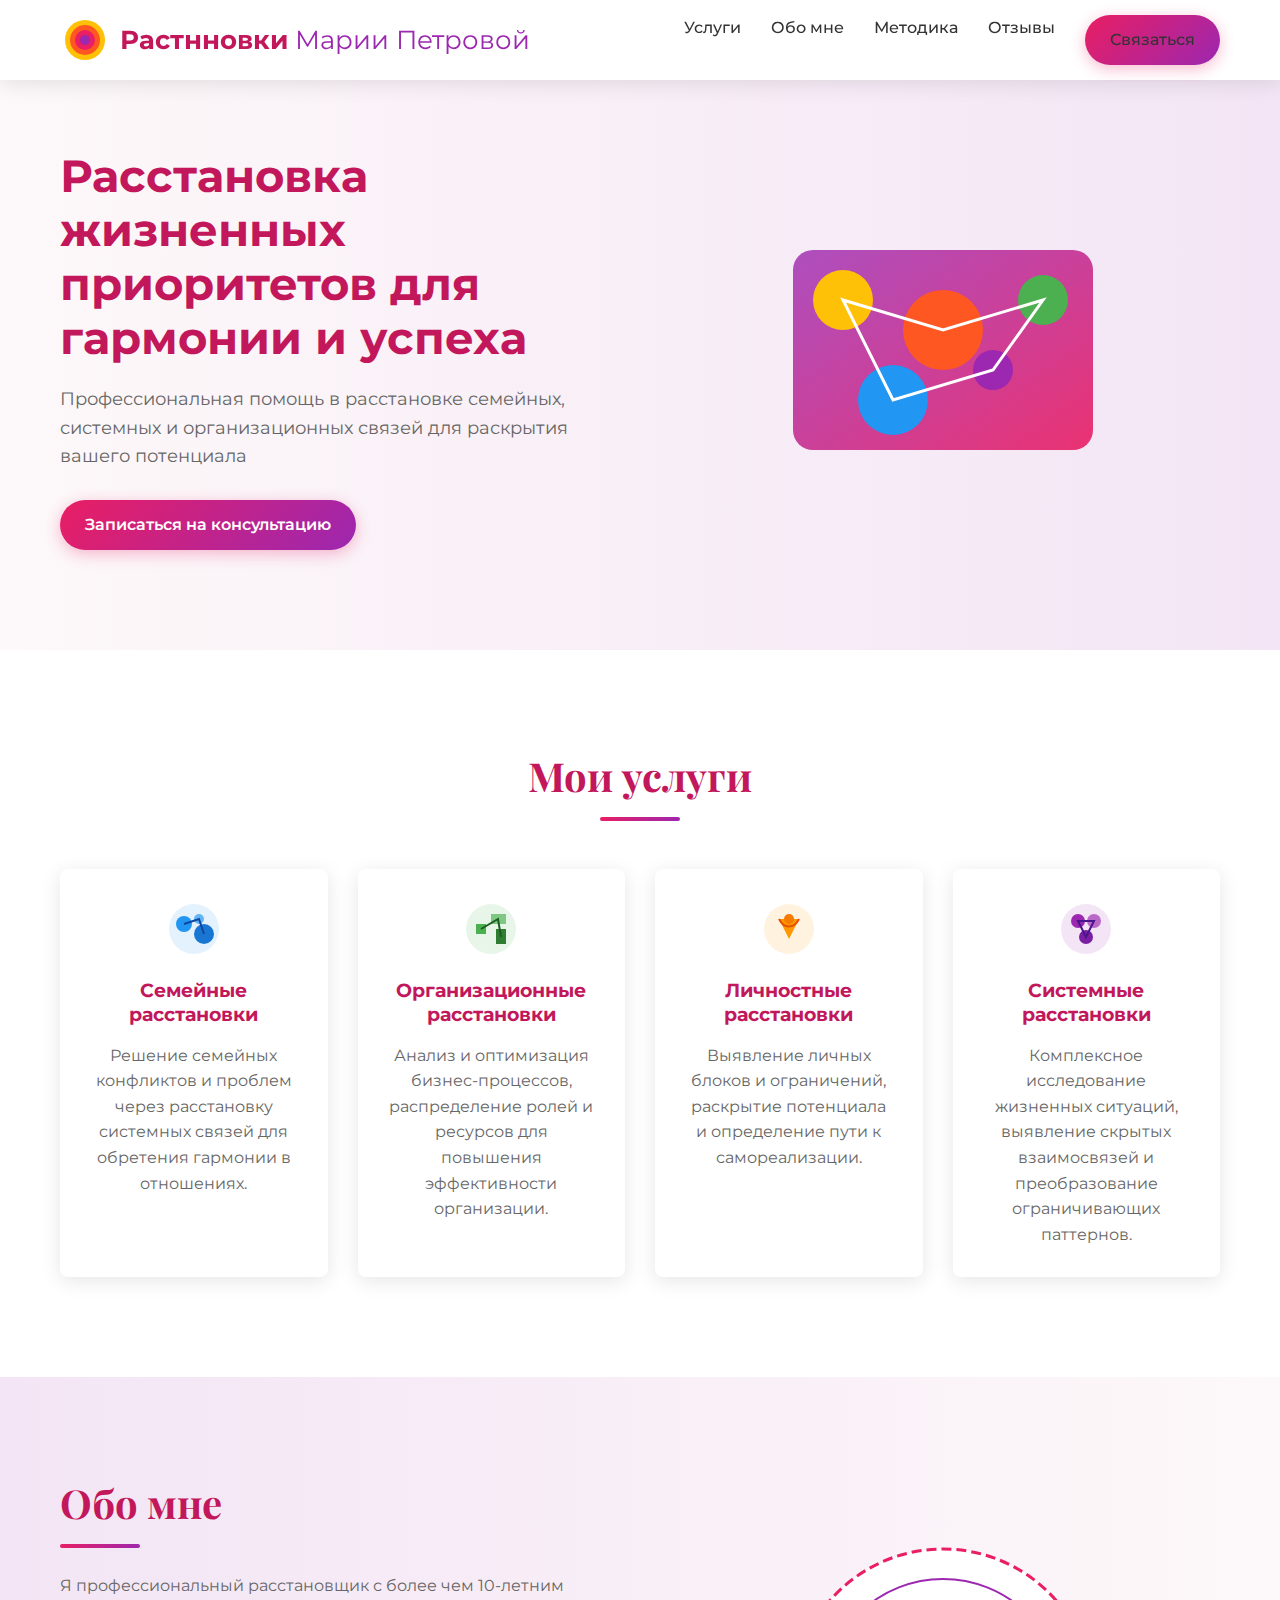
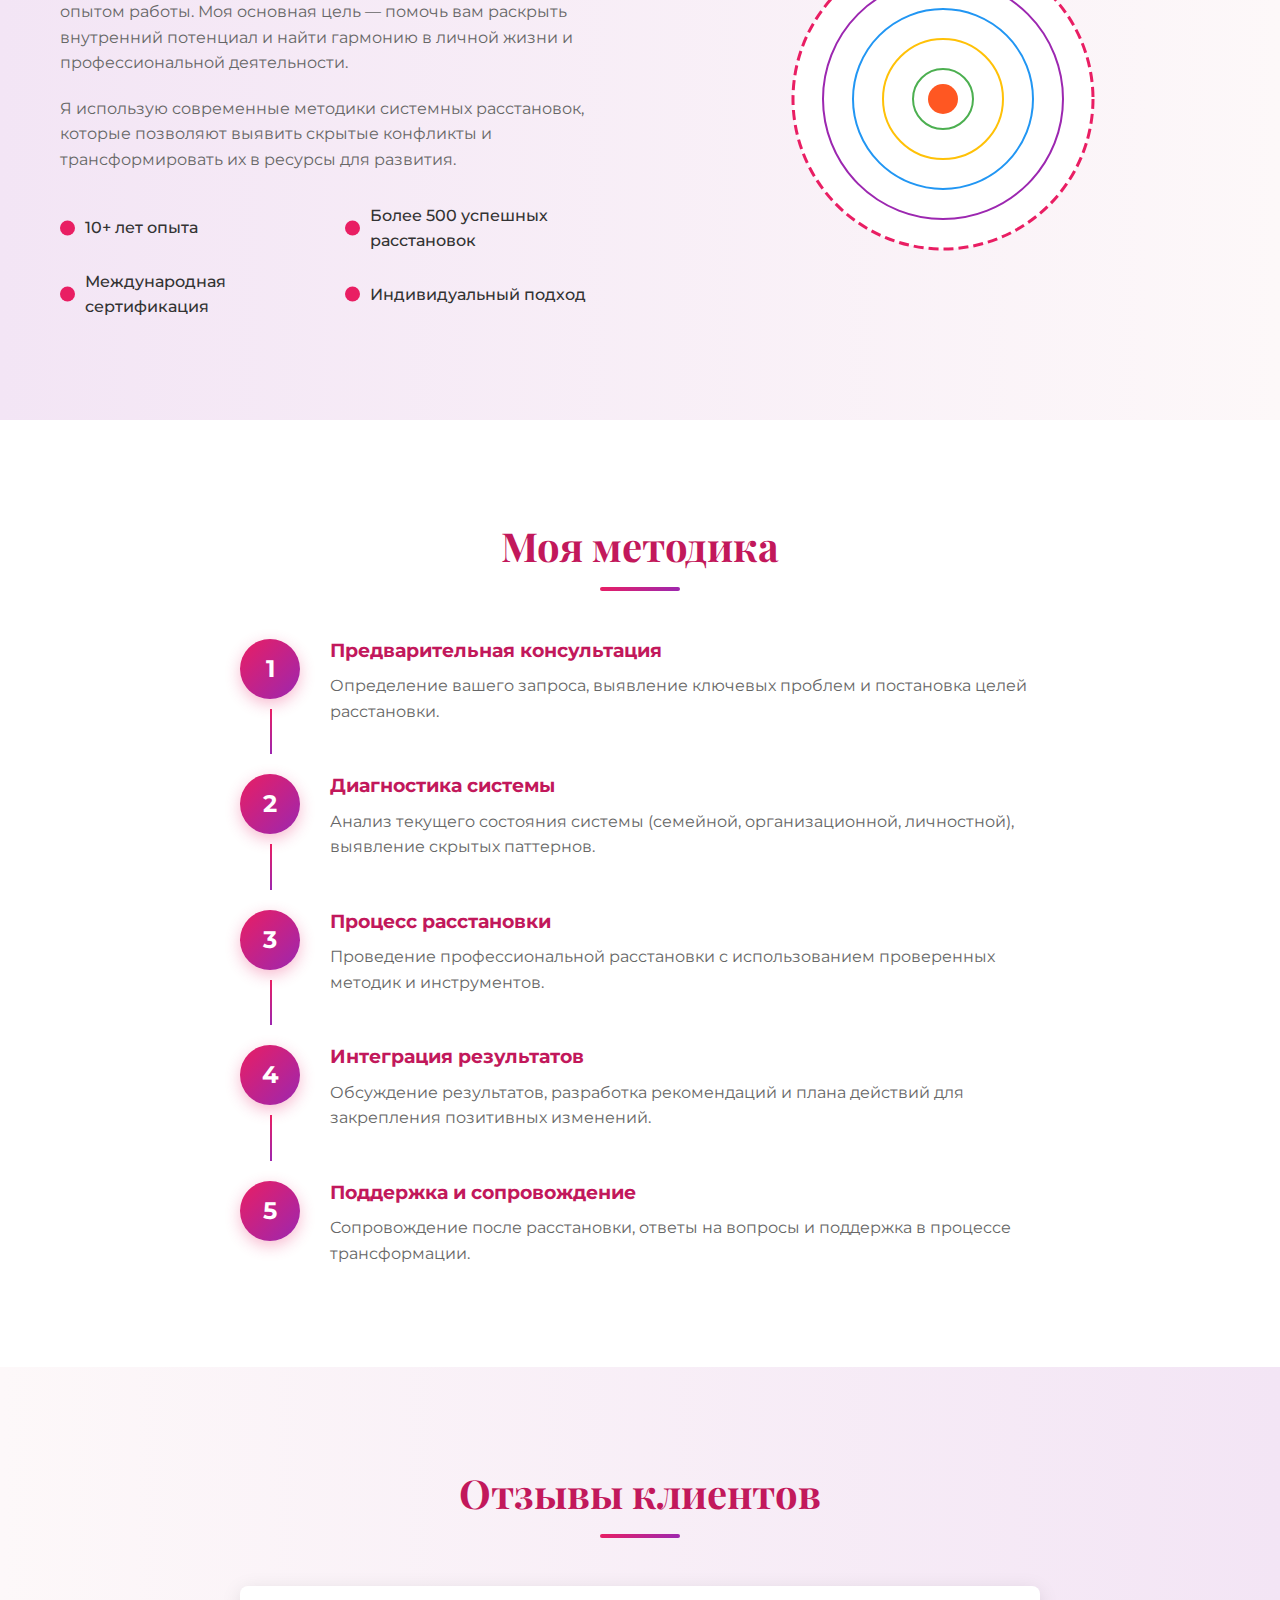
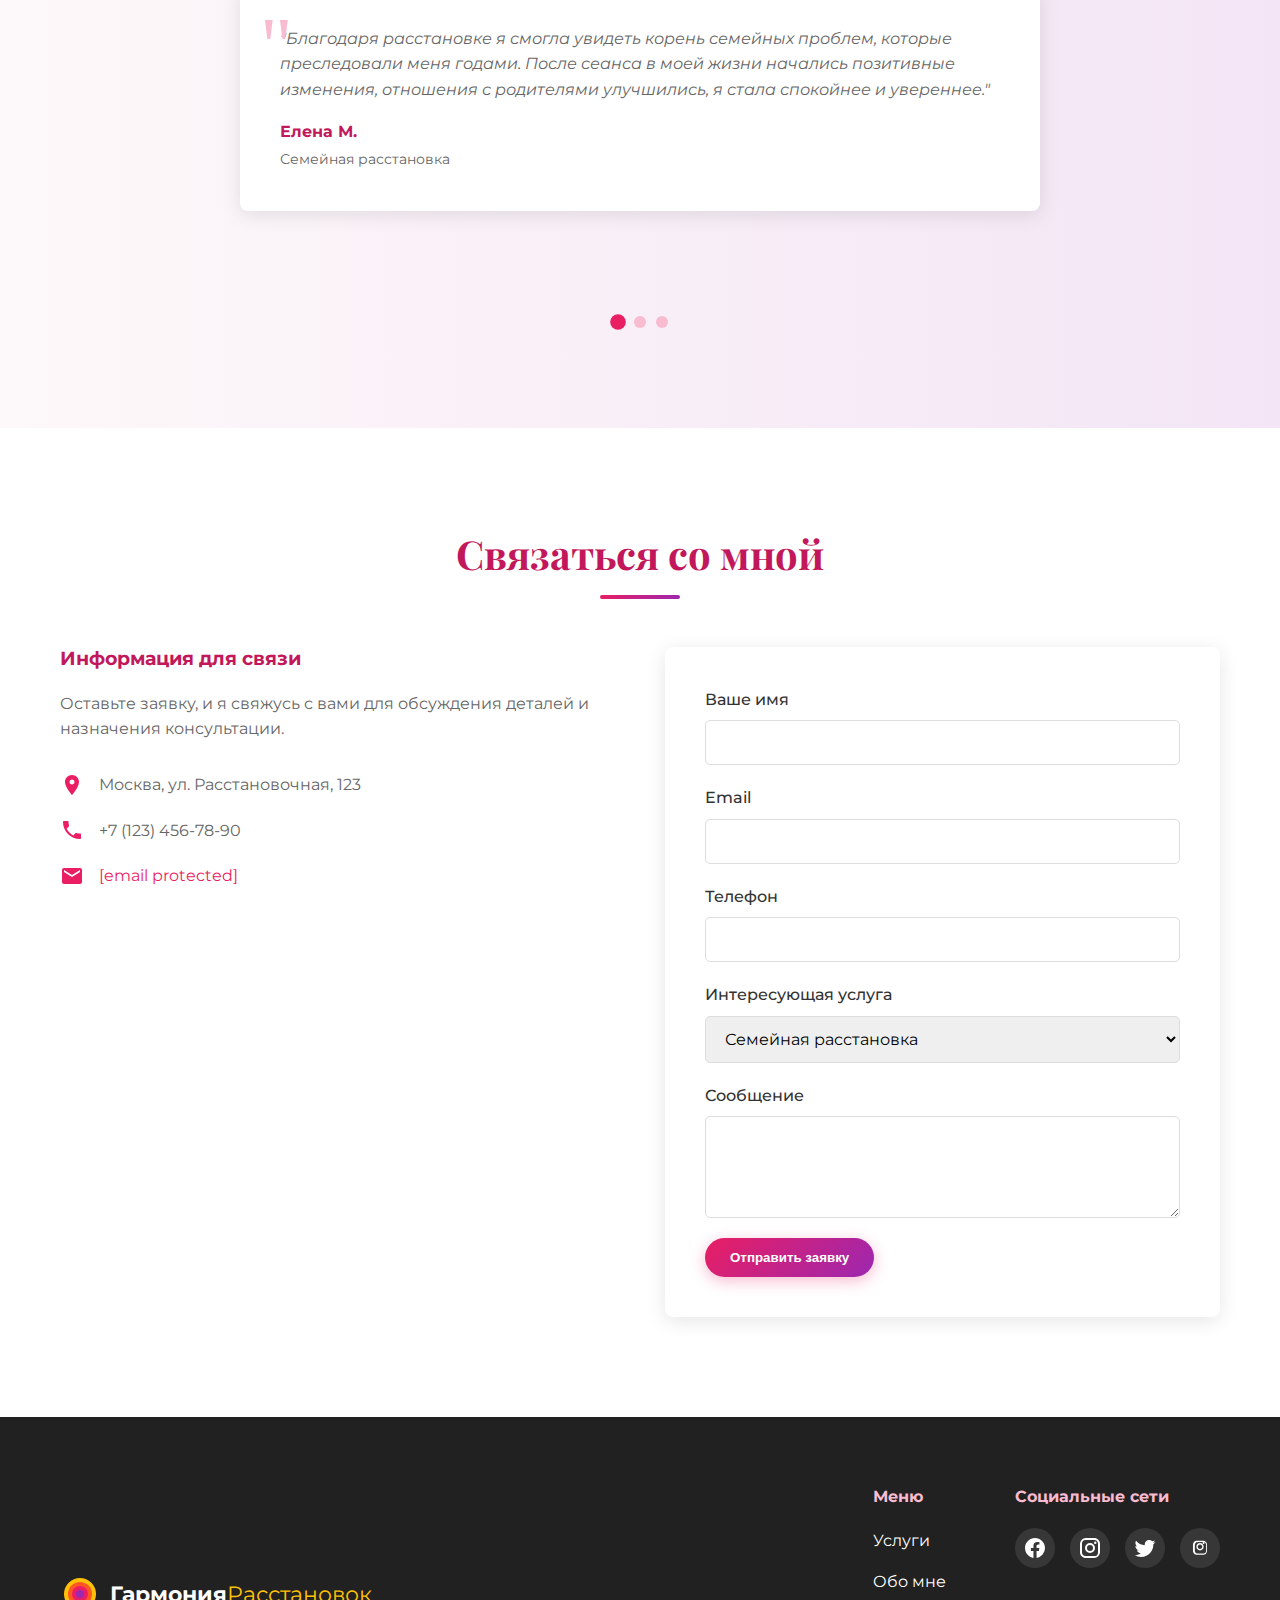
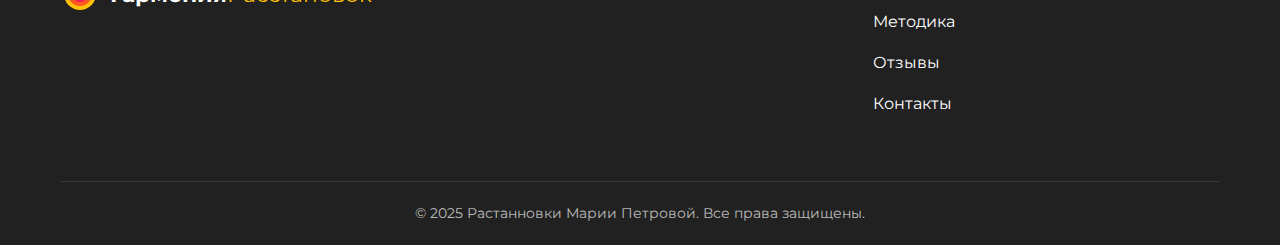
==== index.html @ 2e56acf5 "Update index.html" ====
<html lang="ru">
<head>
    <meta charset="UTF-8">
    <meta name="viewport" content="width=device-width, initial-scale=1.0">
    <title>Гармония Расстановок | Профессиональный расстановщик</title>
    <link rel="stylesheet" href="styles.css">
    <link rel="preconnect" href="https://fonts.googleapis.com">
    <link rel="preconnect" href="https://fonts.gstatic.com" crossorigin>
    <link href="https://fonts.googleapis.com/css2?family=Montserrat:wght@400;500;600;700&family=Playfair+Display:wght@700&display=swap" rel="stylesheet">
</head>
<body>
    <header>
        <div class="container">
            <div class="logo">
                <svg width="50" height="50" viewBox="0 0 50 50">
                    <circle cx="25" cy="25" r="20" fill="#FFC107" />
                    <circle cx="25" cy="25" r="15" fill="#FF5722" />
                    <circle cx="25" cy="25" r="10" fill="#E91E63" />
                    <circle cx="25" cy="25" r="5" fill="#9C27B0" />
                </svg>
                <h1>Растнновки<span> Марии Петровой</span></h1>
            </div>
            <nav>
                <ul class="nav-links">
                    <li><a href="#services">Услуги</a></li>
                    <li><a href="#about">Обо мне</a></li>
                    <li><a href="#approach">Методика</a></li>
                    <li><a href="#testimonials">Отзывы</a></li>
                    <li><a href="#contact" class="btn-primary">Связаться</a></li>
                </ul>
                <div class="mobile-menu-btn">
                    <span></span>
                    <span></span>
                    <span></span>
                </div>
            </nav>
        </div>
    </header>

    <section class="hero">
        <div class="container">
            <div class="hero-content">
                <h2>Расстановка жизненных приоритетов для гармонии и успеха</h2>
                <p>Профессиональная помощь в расстановке семейных, системных и организационных связей для раскрытия вашего потенциала</p>
                <a href="#contact" class="btn-primary">Записаться на консультацию</a>
            </div>
            <div class="hero-image">
                <svg width="500" height="400" viewBox="0 0 500 400">
                    <defs>
                        <linearGradient id="grad1" x1="0%" y1="0%" x2="100%" y2="100%">
                            <stop offset="0%" style="stop-color:#9C27B0;stop-opacity:0.8" />
                            <stop offset="100%" style="stop-color:#E91E63;stop-opacity:0.9" />
                        </linearGradient>
                    </defs>
                    <rect x="100" y="100" width="300" height="200" rx="20" fill="url(#grad1)" />
                    <circle cx="150" cy="150" r="30" fill="#FFC107" />
                    <circle cx="250" cy="180" r="40" fill="#FF5722" />
                    <circle cx="350" cy="150" r="25" fill="#4CAF50" />
                    <circle cx="200" cy="250" r="35" fill="#2196F3" />
                    <circle cx="300" cy="220" r="20" fill="#9C27B0" />
                    <path d="M150,150 L250,180 L350,150 L300,220 L200,250 Z" stroke="white" stroke-width="3" fill="none" />
                </svg>
            </div>
        </div>
    </section>

    <section id="services" class="services">
        <div class="container">
            <h2 class="section-title">Мои услуги</h2>
            <div class="services-grid">
                <div class="service-card">
                    <div class="service-icon">
                        <svg width="60" height="60" viewBox="0 0 60 60">
                            <circle cx="30" cy="30" r="25" fill="#E3F2FD" />
                            <circle cx="20" cy="25" r="8" fill="#2196F3" />
                            <circle cx="35" cy="20" r="5" fill="#64B5F6" />
                            <circle cx="40" cy="35" r="10" fill="#1976D2" />
                            <path d="M20,25 L35,20 L40,35" stroke="#0D47A1" stroke-width="2" fill="none" />
                        </svg>
                    </div>
                    <h3>Семейные расстановки</h3>
                    <p>Решение семейных конфликтов и проблем через расстановку системных связей для обретения гармонии в отношениях.</p>
                </div>
                <div class="service-card">
                    <div class="service-icon">
                        <svg width="60" height="60" viewBox="0 0 60 60">
                            <circle cx="30" cy="30" r="25" fill="#E8F5E9" />
                            <rect x="15" y="25" width="10" height="10" fill="#4CAF50" />
                            <rect x="30" y="15" width="15" height="10" fill="#81C784" />
                            <rect x="35" y="30" width="10" height="15" fill="#2E7D32" />
                            <path d="M20,30 L37,20 L40,38" stroke="#1B5E20" stroke-width="2" fill="none" />
                        </svg>
                    </div>
                    <h3>Организационные расстановки</h3>
                    <p>Анализ и оптимизация бизнес-процессов, распределение ролей и ресурсов для повышения эффективности организации.</p>
                </div>
                <div class="service-card">
                    <div class="service-icon">
                        <svg width="60" height="60" viewBox="0 0 60 60">
                            <circle cx="30" cy="30" r="25" fill="#FFF3E0" />
                            <polygon points="20,20 40,20 30,40" fill="#FF9800" />
                            <circle cx="30" cy="20" r="5" fill="#F57C00" />
                            <path d="M20,20 C25,30 35,30 40,20" stroke="#E65100" stroke-width="2" fill="none" />
                        </svg>
                    </div>
                    <h3>Личностные расстановки</h3>
                    <p>Выявление личных блоков и ограничений, раскрытие потенциала и определение пути к самореализации.</p>
                </div>
                <div class="service-card">
                    <div class="service-icon">
                        <svg width="60" height="60" viewBox="0 0 60 60">
                            <circle cx="30" cy="30" r="25" fill="#F3E5F5" />
                            <circle cx="22" cy="22" r="7" fill="#9C27B0" />
                            <circle cx="38" cy="22" r="7" fill="#BA68C8" />
                            <circle cx="30" cy="38" r="7" fill="#7B1FA2" />
                            <path d="M22,22 L38,22 L30,38 Z" stroke="#4A148C" stroke-width="2" fill="none" />
                        </svg>
                    </div>
                    <h3>Системные расстановки</h3>
                    <p>Комплексное исследование жизненных ситуаций, выявление скрытых взаимосвязей и преобразование ограничивающих паттернов.</p>
                </div>
            </div>
        </div>
    </section>

    <section id="about" class="about">
        <div class="container">
            <div class="about-content">
                <h2 class="section-title">Обо мне</h2>
                <p>Я профессиональный расстановщик с более чем 10-летним опытом работы. Моя основная цель — помочь вам раскрыть внутренний потенциал и найти гармонию в личной жизни и профессиональной деятельности.</p>
                <p>Я использую современные методики системных расстановок, которые позволяют выявить скрытые конфликты и трансформировать их в ресурсы для развития.</p>
                <ul class="about-features">
                    <li><span>10+ лет опыта</span></li>
                    <li><span>Более 500 успешных расстановок</span></li>
                    <li><span>Международная сертификация</span></li>
                    <li><span>Индивидуальный подход</span></li>
                </ul>
            </div>
            <div class="about-image">
                <svg width="400" height="400" viewBox="0 0 400 400">
                    <circle cx="200" cy="200" r="150" fill="#FFF" stroke="#E91E63" stroke-width="3" stroke-dasharray="10 5" />
                    <circle cx="200" cy="200" r="120" fill="#FFF" stroke="#9C27B0" stroke-width="2" />
                    <circle cx="200" cy="200" r="90" fill="#FFF" stroke="#2196F3" stroke-width="2" />
                    <circle cx="200" cy="200" r="60" fill="#FFF" stroke="#FFC107" stroke-width="2" />
                    <circle cx="200" cy="200" r="30" fill="#FFF" stroke="#4CAF50" stroke-width="2" />
                    <circle cx="200" cy="200" r="15" fill="#FF5722" />
                </svg>
            </div>
        </div>
    </section>

    <section id="approach" class="approach">
        <div class="container">
            <h2 class="section-title">Моя методика</h2>
            <div class="approach-steps">
                <div class="step">
                    <div class="step-number">1</div>
                    <div class="step-content">
                        <h3>Предварительная консультация</h3>
                        <p>Определение вашего запроса, выявление ключевых проблем и постановка целей расстановки.</p>
                    </div>
                </div>
                <div class="step">
                    <div class="step-number">2</div>
                    <div class="step-content">
                        <h3>Диагностика системы</h3>
                        <p>Анализ текущего состояния системы (семейной, организационной, личностной), выявление скрытых паттернов.</p>
                    </div>
                </div>
                <div class="step">
                    <div class="step-number">3</div>
                    <div class="step-content">
                        <h3>Процесс расстановки</h3>
                        <p>Проведение профессиональной расстановки с использованием проверенных методик и инструментов.</p>
                    </div>
                </div>
                <div class="step">
                    <div class="step-number">4</div>
                    <div class="step-content">
                        <h3>Интеграция результатов</h3>
                        <p>Обсуждение результатов, разработка рекомендаций и плана действий для закрепления позитивных изменений.</p>
                    </div>
                </div>
                <div class="step">
                    <div class="step-number">5</div>
                    <div class="step-content">
                        <h3>Поддержка и сопровождение</h3>
                        <p>Сопровождение после расстановки, ответы на вопросы и поддержка в процессе трансформации.</p>
                    </div>
                </div>
            </div>
        </div>
    </section>

    <section id="testimonials" class="testimonials">
        <div class="container">
            <h2 class="section-title">Отзывы клиентов</h2>
            <div class="testimonials-slider">
                <div class="testimonial active">
                    <div class="testimonial-content">
                        <p>"Благодаря расстановке я смогла увидеть корень семейных проблем, которые преследовали меня годами. После сеанса в моей жизни начались позитивные изменения, отношения с родителями улучшились, я стала спокойнее и увереннее."</p>
                        <div class="testimonial-author">
                            <h4>Елена М.</h4>
                            <p>Семейная расстановка</p>
                        </div>
                    </div>
                </div>
                <div class="testimonial">
                    <div class="testimonial-content">
                        <p>"Организационная расстановка помогла нам переструктурировать компанию и выявить скрытые конфликты в коллективе. Результат превзошел ожидания — производительность выросла на 30%, а текучка кадров снизилась."</p>
                        <div class="testimonial-author">
                            <h4>Александр П.</h4>
                            <p>Генеральный директор</p>
                        </div>
                    </div>
                </div>
                <div class="testimonial">
                    <div class="testimonial-content">
                        <p>"Я долгое время не могла определиться с карьерным путем. Личностная расстановка помогла мне увидеть свои истинные желания и страхи. Сейчас я занимаюсь любимым делом и чувствую, что наконец-то нашла свое призвание."</p>
                        <div class="testimonial-author">
                            <h4>Мария К.</h4>
                            <p>Личностная расстановка</p>
                        </div>
                    </div>
                </div>
            </div>
            <div class="testimonial-dots">
                <span class="dot active"></span>
                <span class="dot"></span>
                <span class="dot"></span>
            </div>
        </div>
    </section>

    <section id="contact" class="contact">
        <div class="container">
            <h2 class="section-title">Связаться со мной</h2>
            <div class="contact-wrapper">
                <div class="contact-info">
                    <h3>Информация для связи</h3>
                    <p>Оставьте заявку, и я свяжусь с вами для обсуждения деталей и назначения консультации.</p>
                    <div class="contact-item">
                        <svg width="24" height="24" viewBox="0 0 24 24">
                            <path fill="#E91E63" d="M12,2C8.13,2 5,5.13 5,9c0,5.25 7,13 7,13s7,-7.75 7,-13c0,-3.87 -3.13,-7 -7,-7zM12,11.5c-1.38,0 -2.5,-1.12 -2.5,-2.5s1.12,-2.5 2.5,-2.5 2.5,1.12 2.5,2.5 -1.12,2.5 -2.5,2.5z"/>
                        </svg>
                        <p>Москва, ул. Расстановочная, 123</p>
                    </div>
                    <div class="contact-item">
                        <svg width="24" height="24" viewBox="0 0 24 24">
                            <path fill="#E91E63" d="M6.62,10.79c1.44,2.83 3.76,5.14 6.59,6.59l2.2,-2.2c0.27,-0.27 0.67,-0.36 1.02,-0.24c1.12,0.37 2.33,0.57 3.57,0.57c0.55,0 1,0.45 1,1V20c0,0.55 -0.45,1 -1,1C10.61,21 3,13.39 3,4c0,-0.55 0.45,-1 1,-1h3.5c0.55,0 1,0.45 1,1c0,1.25 0.2,2.45 0.57,3.57c0.11,0.35 0.03,0.74 -0.25,1.02l-2.2,2.2z"/>
                        </svg>
                        <p>+7 (123) 456-78-90</p>
                    </div>
                    <div class="contact-item">
                        <svg width="24" height="24" viewBox="0 0 24 24">
                            <path fill="#E91E63" d="M20,4H4C2.9,4 2,4.9 2,6v12c0,1.1 0.9,2 2,2h16c1.1,0 2,-0.9 2,-2V6C22,4.9 21.1,4 20,4zM20,8l-8,5l-8,-5V6l8,5l8,-5V8z"/>
                        </svg>
                        <p><a href="/cdn-cgi/l/email-protection" class="__cf_email__" data-cfemail="1d74737b725d757c6f70727364307e72736e697871717c697472736e336f68">[email&#160;protected]</a></p>
                    </div>
                </div>
                <div class="contact-form">
                    <form id="contactForm">
                        <div class="form-group">
                            <label for="name">Ваше имя</label>
                            <input type="text" id="name" name="name" required>
                        </div>
                        <div class="form-group">
                            <label for="email">Email</label>
                            <input type="email" id="email" name="email" required>
                        </div>
                        <div class="form-group">
                            <label for="phone">Телефон</label>
                            <input type="tel" id="phone" name="phone" required>
                        </div>
                        <div class="form-group">
                            <label for="service">Интересующая услуга</label>
                            <select id="service" name="service">
                                <option value="family">Семейная расстановка</option>
                                <option value="organization">Организационная расстановка</option>
                                <option value="personal">Личностная расстановка</option>
                                <option value="system">Системная расстановка</option>
                            </select>
                        </div>
                        <div class="form-group">
                            <label for="message">Сообщение</label>
                            <textarea id="message" name="message" rows="4"></textarea>
                        </div>
                        <button type="submit" class="btn-primary">Отправить заявку</button>
                    </form>
                </div>
            </div>
        </div>
    </section>

    <footer>
        <div class="container">
            <div class="footer-content">
                <div class="footer-logo">
                    <svg width="40" height="40" viewBox="0 0 50 50">
                        <circle cx="25" cy="25" r="20" fill="#FFC107" />
                        <circle cx="25" cy="25" r="15" fill="#FF5722" />
                        <circle cx="25" cy="25" r="10" fill="#E91E63" />
                        <circle cx="25" cy="25" r="5" fill="#9C27B0" />
                    </svg>
                    <h3>Гармония<span>Расстановок</span></h3>
                </div>
                <div class="footer-links">
                    <div class="footer-menu">
                        <h4>Меню</h4>
                        <ul>
                            <li><a href="#services">Услуги</a></li>
                            <li><a href="#about">Обо мне</a></li>
                            <li><a href="#approach">Методика</a></li>
                            <li><a href="#testimonials">Отзывы</a></li>
                            <li><a href="#contact">Контакты</a></li>
                        </ul>
                    </div>
                    <div class="footer-social">
                        <h4>Социальные сети</h4>
                        <div class="social-icons">
                            <a href="#" class="social-icon">
                                <svg width="24" height="24" viewBox="0 0 24 24">
                                    <path fill="currentColor" d="M12 2.04C6.5 2.04 2 6.53 2 12.06C2 17.06 5.66 21.21 10.44 21.96V14.96H7.9V12.06H10.44V9.85C10.44 7.34 11.93 5.96 14.22 5.96C15.31 5.96 16.45 6.15 16.45 6.15V8.62H15.19C13.95 8.62 13.56 9.39 13.56 10.18V12.06H16.34L15.89 14.96H13.56V21.96A10 10 0 0 0 22 12.06C22 6.53 17.5 2.04 12 2.04Z"/>
                                </svg>
                            </a>
                            <a href="#" class="social-icon">
                                <svg width="24" height="24" viewBox="0 0 24 24">
                                    <path fill="currentColor" d="M7.8,2H16.2C19.4,2 22,4.6 22,7.8V16.2A5.8,5.8 0 0,1 16.2,22H7.8C4.6,22 2,19.4 2,16.2V7.8A5.8,5.8 0 0,1 7.8,2M7.6,4A3.6,3.6 0 0,0 4,7.6V16.4C4,18.39 5.61,20 7.6,20H16.4A3.6,3.6 0 0,0 20,16.4V7.6C20,5.61 18.39,4 16.4,4H7.6M17.25,5.5A1.25,1.25 0 0,1 18.5,6.75A1.25,1.25 0 0,1 17.25,8A1.25,1.25 0 0,1 16,6.75A1.25,1.25 0 0,1 17.25,5.5M12,7A5,5 0 0,1 17,12A5,5 0 0,1 12,17A5,5 0 0,1 7,12A5,5 0 0,1 12,7M12,9A3,3 0 0,0 9,12A3,3 0 0,0 12,15A3,3 0 0,0 15,12A3,3 0 0,0 12,9Z"/>
                                </svg>
                            </a>
                            <a href="#" class="social-icon">
                                <svg width="24" height="24" viewBox="0 0 24 24">
                                    <path fill="currentColor" d="M22.46,6C21.69,6.35 20.86,6.58 20,6.69C20.88,6.16 21.56,5.32 21.88,4.31C21.05,4.81 20.13,5.16 19.16,5.36C18.37,4.5 17.26,4 16,4C13.65,4 11.73,5.92 11.73,8.29C11.73,8.63 11.77,8.96 11.84,9.27C8.28,9.09 5.11,7.38 3,4.79C2.63,5.42 2.42,6.16 2.42,6.94C2.42,8.43 3.17,9.75 4.33,10.5C3.62,10.5 2.96,10.3 2.38,10C2.38,10 2.38,10 2.38,10.03C2.38,12.11 3.86,13.85 5.82,14.24C5.46,14.34 5.08,14.39 4.69,14.39C4.42,14.39 4.15,14.36 3.89,14.31C4.43,16 6,17.26 7.89,17.29C6.43,18.45 4.58,19.13 2.56,19.13C2.22,19.13 1.88,19.11 1.54,19.07C3.44,20.29 5.7,21 8.12,21C16,21 20.33,14.46 20.33,8.79C20.33,8.6 20.33,8.42 20.32,8.23C21.16,7.63 21.88,6.87 22.46,6Z"/>
                                </svg>
                            </a>
                            <a href="#" class="social-icon">
                                <svg width="24" height="24" viewBox="0 0 24 24">
                                    <path fill="currentColor" d="M19.03,8.99C19.02,8.27 18.93,7.74 18.73,7.27C18.53,6.78 18.23,6.34 17.85,5.96C17.47,5.59 17.03,5.28 16.55,5.08C16.08,4.88 15.54,4.79 14.83,4.78C14.11,4.77 13.9,4.76 12,4.76C10.1,4.76 9.88,4.77 9.17,4.78C8.46,4.79 7.92,4.88 7.45,5.07C6.97,5.27 6.53,5.57 6.15,5.95C5.77,6.33 5.47,6.77 5.27,7.24C5.07,7.72 4.98,8.26 4.97,8.97C4.96,9.69 4.95,9.9 4.95,11.8C4.95,13.7 4.96,13.91 4.97,14.63C4.98,15.34 5.07,15.88 5.27,16.36C5.47,16.83 5.77,17.27 6.15,17.65C6.53,18.03 6.97,18.33 7.44,18.53C7.92,18.73 8.46,18.82 9.17,18.83C9.89,18.84 10.1,18.85 12,18.85C13.9,18.85 14.12,18.84 14.83,18.83C15.54,18.82 16.08,18.73 16.55,18.53C17.03,18.33 17.47,18.03 17.85,17.65C18.23,17.27 18.53,16.83 18.73,16.36C18.93,15.88 19.02,15.34 19.03,14.63C19.04,13.91 19.05,13.7 19.05,11.8C19.05,9.9 19.04,9.68 19.03,8.99ZM18.14,14.55C18.14,15.16 18.05,15.55 17.95,15.81C17.82,16.15 17.65,16.4 17.38,16.66C17.11,16.93 16.86,17.1 16.53,17.23C16.26,17.34 15.87,17.43 15.27,17.43C14.56,17.44 14.35,17.45 12.5,17.45C10.65,17.45 10.44,17.44 9.73,17.43C9.13,17.43 8.74,17.34 8.47,17.23C8.14,17.1 7.89,16.93 7.62,16.66C7.35,16.39 7.19,16.15 7.06,15.81C6.95,15.55 6.86,15.16 6.86,14.55C6.85,13.84 6.84,13.63 6.84,11.78C6.84,9.93 6.85,9.72 6.86,9.01C6.86,8.4 6.95,8.01 7.06,7.74C7.19,7.41 7.35,7.16 7.62,6.89C7.89,6.62 8.14,6.46 8.47,6.33C8.74,6.22 9.13,6.13 9.73,6.13C10.44,6.12 10.65,6.11 12.5,6.11C14.35,6.11 14.56,6.12 15.27,6.13C15.87,6.13 16.26,6.22 16.53,6.33C16.86,6.46 17.11,6.62 17.38,6.89C17.65,7.16 17.81,7.41 17.95,7.74C18.05,8.01 18.14,8.4 18.14,9.01C18.15,9.72 18.16,9.93 18.16,11.78C18.16,13.63 18.15,13.84 18.14,14.55Z"/>
                                    <path fill="currentColor" d="M12.01,7.11C10,7.11 8.37,8.74 8.37,10.75C8.37,12.76 10,14.39 12.01,14.39C14.02,14.39 15.65,12.76 15.65,10.75C15.65,8.74 14.02,7.11 12.01,7.11ZM12.01,13.02C10.76,13.02 9.74,12.01 9.74,10.75C9.74,9.5 10.75,8.48 12.01,8.48C13.27,8.48 14.28,9.5 14.28,10.75C14.28,12.01 13.26,13.02 12.01,13.02Z"/>
                                    <path fill="currentColor" d="M16.54,6.93C16.54,7.47 16.1,7.91 15.56,7.91C15.02,7.91 14.58,7.47 14.58,6.93C14.58,6.39 15.02,5.95 15.56,5.95C16.1,5.95 16.54,6.39 16.54,6.93Z"/>
                                </svg>
                            </a>
                        </div>
                    </div>
                </div>
            </div>
            <div class="footer-bottom">
                <p>&copy; 2025 Растанновки Марии Петровой. Все права защищены.</p>
            </div>
        </div>
    </footer>

    <script data-cfasync="false" src="/cdn-cgi/scripts/5c5dd728/cloudflare-static/email-decode.min.js"></script><script src="script.js"></script>
</body>
</html>
---- styles.css ----
:root {
    --primary: #E91E63;
    --primary-light: #F8BBD0;
    --primary-dark: #C2185B;
    --secondary: #9C27B0;
    --secondary-light: #E1BEE7;
    --accent: #FFC107;
    --text-dark: #333;
    --text-light: #666;
    --text-white: #fff;
    --bg-light: #fafafa;
    --bg-dark: #212121;
    --bg-gradient: linear-gradient(135deg, var(--primary), var(--secondary));
    --shadow: 0 4px 20px rgba(0, 0, 0, 0.1);
    --border-radius: 8px;
    --transition: all 0.3s ease;
}

* {
    margin: 0;
    padding: 0;
    box-sizing: border-box;
}

body {
    font-family: 'Montserrat', sans-serif;
    color: var(--text-dark);
    line-height: 1.6;
    background-color: var(--bg-light);
}

.container {
    width: 100%;
    max-width: 1200px;
    margin: 0 auto;
    padding: 0 20px;
}

h1, h2, h3, h4, h5, h6 {
    font-weight: 700;
    line-height: 1.3;
}

a {
    text-decoration: none;
    color: var(--primary);
    transition: var(--transition);
}

a:hover {
    color: var(--primary-dark);
}

.btn-primary {
    display: inline-block;
    background: var(--bg-gradient);
    color: var(--text-white);
    padding: 12px 25px;
    border-radius: 30px;
    border: none;
    font-weight: 600;
    cursor: pointer;
    transition: var(--transition);
    box-shadow: 0 4px 15px rgba(233, 30, 99, 0.3);
}

.btn-primary:hover {
    transform: translateY(-3px);
    box-shadow: 0 6px 20px rgba(233, 30, 99, 0.4);
    color: var(--text-white);
}

.section-title {
    font-size: 2.5rem;
    margin-bottom: 3rem;
    text-align: center;
    position: relative;
    font-family: 'Playfair Display', serif;
    color: var(--primary-dark);
}

.section-title:after {
    content: '';
    display: block;
    width: 80px;
    height: 4px;
    background: var(--bg-gradient);
    margin: 15px auto 0;
    border-radius: 2px;
}

/* Header */
header {
    background-color: white;
    box-shadow: var(--shadow);
    position: fixed;
    width: 100%;
    top: 0;
    left: 0;
    z-index: 1000;
    padding: 15px 0;
}

header .container {
    display: flex;
    justify-content: space-between;
    align-items: center;
}

.logo {
    display: flex;
    align-items: center;
}

.logo h1 {
    font-size: 1.6rem;
    margin-left: 10px;
    color: var(--primary-dark);
}

.logo span {
    color: var(--secondary);
    font-weight: 400;
}

.nav-links {
    display: flex;
    list-style: none;
}

.nav-links li {
    margin-left: 30px;
}

.nav-links a {
    color: var(--text-dark);
    font-weight: 500;
    position: relative;
}

.nav-links a:after {
    content: '';
    position: absolute;
    bottom: -5px;
    left: 0;
    width: 0;
    height: 2px;
    background: var(--bg-gradient);
    transition: var(--transition);
}

.nav-links a:hover:after {
    width: 100%;
}

.mobile-menu-btn {
    display: none;
    flex-direction: column;
    justify-content: space-between;
    width: 30px;
    height: 20px;
    cursor: pointer;
}

.mobile-menu-btn span {
    height: 3px;
    width: 100%;
    background-color: var(--primary);
    border-radius: 3px;
    transition: var(--transition);
}

/* Hero Section */
.hero {
    padding: 150px 0 100px;
    background: linear-gradient(to right, #FDF8F9, #F3E5F5);
    overflow: hidden;
}

.hero .container {
    display: flex;
    align-items: center;
    justify-content: space-between;
}

.hero-content {
    flex: 1;
    padding-right: 50px;
}

.hero-image {
    flex: 1;
    display: flex;
    justify-content: center;
    animation: float 6s ease-in-out infinite;
}

@keyframes float {
    0%, 100% {
        transform: translateY(0);
    }
    50% {
        transform: translateY(-20px);
    }
}

.hero h2 {
    font-size: 2.8rem;
    margin-bottom: 20px;
    color: var(--primary-dark);
    line-height: 1.2;
}

.hero p {
    font-size: 1.1rem;
    margin-bottom: 30px;
    color: var(--text-light);
}

/* Services Section */
.services {
    padding: 100px 0;
    background-color: white;
}

.services-grid {
    display: grid;
    grid-template-columns: repeat(auto-fit, minmax(250px, 1fr));
    gap: 30px;
}

.service-card {
    background-color: white;
    border-radius: var(--border-radius);
    padding: 30px;
    text-align: center;
    transition: var(--transition);
    box-shadow: var(--shadow);
}

.service-card:hover {
    transform: translateY(-10px);
    box-shadow: 0 15px 30px rgba(0, 0, 0, 0.1);
}

.service-icon {
    margin-bottom: 20px;
}

.service-card h3 {
    margin-bottom: 15px;
    color: var(--primary-dark);
}

.service-card p {
    color: var(--text-light);
}

/* About Section */
.about {
    padding: 100px 0;
    background: linear-gradient(to left, #FDF8F9, #F3E5F5);
}

.about .container {
    display: flex;
    align-items: center;
    justify-content: space-between;
}

.about-content {
    flex: 1;
    padding-right: 50px;
}

.about-image {
    flex: 1;
    display: flex;
    justify-content: center;
}

.about-content h2 {
    text-align: left;
    margin-bottom: 25px;
}

.about-content h2:after {
    margin-left: 0;
}

.about-content p {
    margin-bottom: 20px;
    color: var(--text-light);
}

.about-features {
    list-style: none;
    display: grid;
    grid-template-columns: repeat(2, 1fr);
    gap: 15px;
    margin-top: 30px;
}

.about-features li {
    display: flex;
    align-items: center;
}

.about-features li span {
    position: relative;
    padding-left: 25px;
    font-weight: 500;
}

.about-features li span:before {
    content: '';
    position: absolute;
    left: 0;
    top: 50%;
    transform: translateY(-50%);
    width: 15px;
    height: 15px;
    background: var(--primary);
    border-radius: 50%;
}

/* Approach Section */
.approach {
    padding: 100px 0;
    background-color: white;
}

.approach-steps {
    max-width: 800px;
    margin: 0 auto;
}

.step {
    display: flex;
    margin-bottom: 50px;
    position: relative;
}

.step:last-child {
    margin-bottom: 0;
}

.step:not(:last-child):after {
    content: '';
    position: absolute;
    left: 30px;
    top: 70px;
    bottom: -30px;
    width: 2px;
    background: linear-gradient(to bottom, var(--primary), var(--secondary));
}

.step-number {
    flex-shrink: 0;
    width: 60px;
    height: 60px;
    border-radius: 50%;
    background: var(--bg-gradient);
    color: white;
    display: flex;
    justify-content: center;
    align-items: center;
    font-size: 1.5rem;
    font-weight: 700;
    margin-right: 30px;
    box-shadow: 0 5px 15px rgba(233, 30, 99, 0.3);
}

.step-content {
    flex: 1;
}

.step-content h3 {
    margin-bottom: 10px;
    color: var(--primary-dark);
}

.step-content p {
    color: var(--text-light);
}

/* Testimonials Section */
.testimonials {
    padding: 100px 0;
    background: linear-gradient(to right, #FDF8F9, #F3E5F5);
}

.testimonials-slider {
    position: relative;
    max-width: 800px;
    margin: 0 auto;
    height: 300px;
}

.testimonial {
    position: absolute;
    top: 0;
    left: 0;
    width: 100%;
    opacity: 0;
    visibility: hidden;
    transition: var(--transition);
}

.testimonial.active {
    opacity: 1;
    visibility: visible;
}

.testimonial-content {
    background-color: white;
    border-radius: var(--border-radius);
    padding: 40px;
    box-shadow: var(--shadow);
    position: relative;
}

.testimonial-content:before {
    content: '"';
    position: absolute;
    top: 20px;
    left: 20px;
    font-size: 5rem;
    color: var(--primary-light);
    line-height: 1;
    font-family: serif;
}

.testimonial-content p {
    font-style: italic;
    margin-bottom: 20px;
    color: var(--text-light);
}

.testimonial-author h4 {
    color: var(--primary-dark);
    margin-bottom: 5px;
}

.testimonial-author p {
    margin-bottom: 0;
    font-style: normal;
    font-size: 0.9rem;
}

.testimonial-dots {
    display: flex;
    justify-content: center;
    margin-top: 30px;
}

.dot {
    width: 12px;
    height: 12px;
    border-radius: 50%;
    background-color: var(--primary-light);
    margin: 0 5px;
    cursor: pointer;
    transition: var(--transition);
}

.dot.active {
    background-color: var(--primary);
    transform: scale(1.3);
}

/* Contact Section */
.contact {
    padding: 100px 0;
    background-color: white;
}

.contact-wrapper {
    display: flex;
    justify-content: space-between;
    gap: 50px;
}

.contact-info, .contact-form {
    flex: 1;
}

.contact-info h3 {
    margin-bottom: 20px;
    color: var(--primary-dark);
}

.contact-info p {
    margin-bottom: 30px;
    color: var(--text-light);
}

.contact-item {
    display: flex;
    align-items: center;
    margin-bottom: 20px;
}

.contact-item svg {
    margin-right: 15px;
}

.contact-item p {
    margin-bottom: 0;
}

.contact-form form {
    background-color: white;
    border-radius: var(--border-radius);
    padding: 40px;
    box-shadow: var(--shadow);
}

.form-group {
    margin-bottom: 20px;
}

.form-group label {
    display: block;
    margin-bottom: 8px;
    font-weight: 500;
}

.form-group input,
.form-group select,
.form-group textarea {
    width: 100%;
    padding: 12px 15px;
    border: 1px solid #ddd;
    border-radius: 5px;
    font-family: 'Montserrat', sans-serif;
    font-size: 1rem;
    transition: var(--transition);
}

.form-group input:focus,
.form-group select:focus,
.form-group textarea:focus {
    border-color: var(--primary);
    outline: none;
    box-shadow: 0 0 0 3px var(--primary-light);
}

/* Footer */
footer {
    background-color: var(--bg-dark);
    color: var(--text-white);
    padding: 70px 0 20px;
}

.footer-content {
    display: flex;
    justify-content: space-between;
    flex-wrap: wrap;
    margin-bottom: 50px;
}

.footer-logo {
    margin-bottom: 30px;
    display: flex;
    align-items: center;
}

.footer-logo h3 {
    margin-left: 10px;
    color: white;
    font-size: 1.4rem;
}

.footer-logo span {
    color: var(--accent);
    font-weight: 400;
}

.footer-links {
    display: flex;
    gap: 60px;
}

.footer-menu h4, .footer-social h4 {
    margin-bottom: 20px;
    color: var(--primary-light);
}

.footer-menu ul {
    list-style: none;
}

.footer-menu ul li {
    margin-bottom: 15px;
}

.footer-menu ul li a {
    color: white;
    transition: var(--transition);
}

.footer-menu ul li a:hover {
    color: var(--primary-light);
}

.social-icons {
    display: flex;
    gap: 15px;
}

.social-icon {
    display: flex;
    justify-content: center;
    align-items: center;
    width: 40px;
    height: 40px;
    border-radius: 50%;
    background-color: rgba(255, 255, 255, 0.1);
    color: white;
    transition: var(--transition);
}

.social-icon:hover {
    background-color: var(--primary);
    transform: translateY(-3px);
}

.footer-bottom {
    text-align: center;
    padding-top: 20px;
    border-top: 1px solid rgba(255, 255, 255, 0.1);
}

.footer-bottom p {
    font-size: 0.9rem;
    color: rgba(255, 255, 255, 0.7);
}

/* Responsive */
@media (max-width: 992px) {
    .hero .container, .about .container {
        flex-direction: column;
    }
    
    .hero-content, .about-content {
        padding-right: 0;
        margin-bottom: 50px;
        text-align: center;
    }
    
    .about-content h2:after {
        margin: 15px auto 0;
    }
    
    .about-features {
        justify-content: center;
    }
    
    .contact-wrapper {
        flex-direction: column;
    }
    
    .contact-info {
        margin-bottom: 30px;
    }
}

@media (max-width: 768px) {
    .nav-links {
        position: fixed;
        top: 70px;
        left: 0;
        right: 0;
        background-color: white;
        flex-direction: column;
        align-items: center;
        padding: 20px 0;
        box-shadow: 0 10px 20px rgba(0, 0, 0, 0.1);
        opacity: 0;
        visibility: hidden;
        transform: translateY(-20px);
        transition: var(--transition);
    }
    
    .nav-links.active {
        opacity: 1;
        visibility: visible;
        transform: translateY(0);
    }
    
    .nav-links li {
        margin: 15px 0;
    }
    
    .mobile-menu-btn {
        display: flex;
    }
    
    .service-card, .step {
        padding: 20px;
    }
    
    .footer-content {
        flex-direction: column;
    }
    
    .footer-links {
        flex-direction: column;
        gap: 30px;
        margin-top: 30px;
    }
}

@media (max-width: 576px) {
    .section-title {
        font-size: 2rem;
    }
    
    .hero h2 {
        font-size: 2.2rem;
    }
    
    .about-features {
        grid-template-columns: 1fr;
    }
    
    .testimonial-content {
        padding: 30px 20px;
    }
}
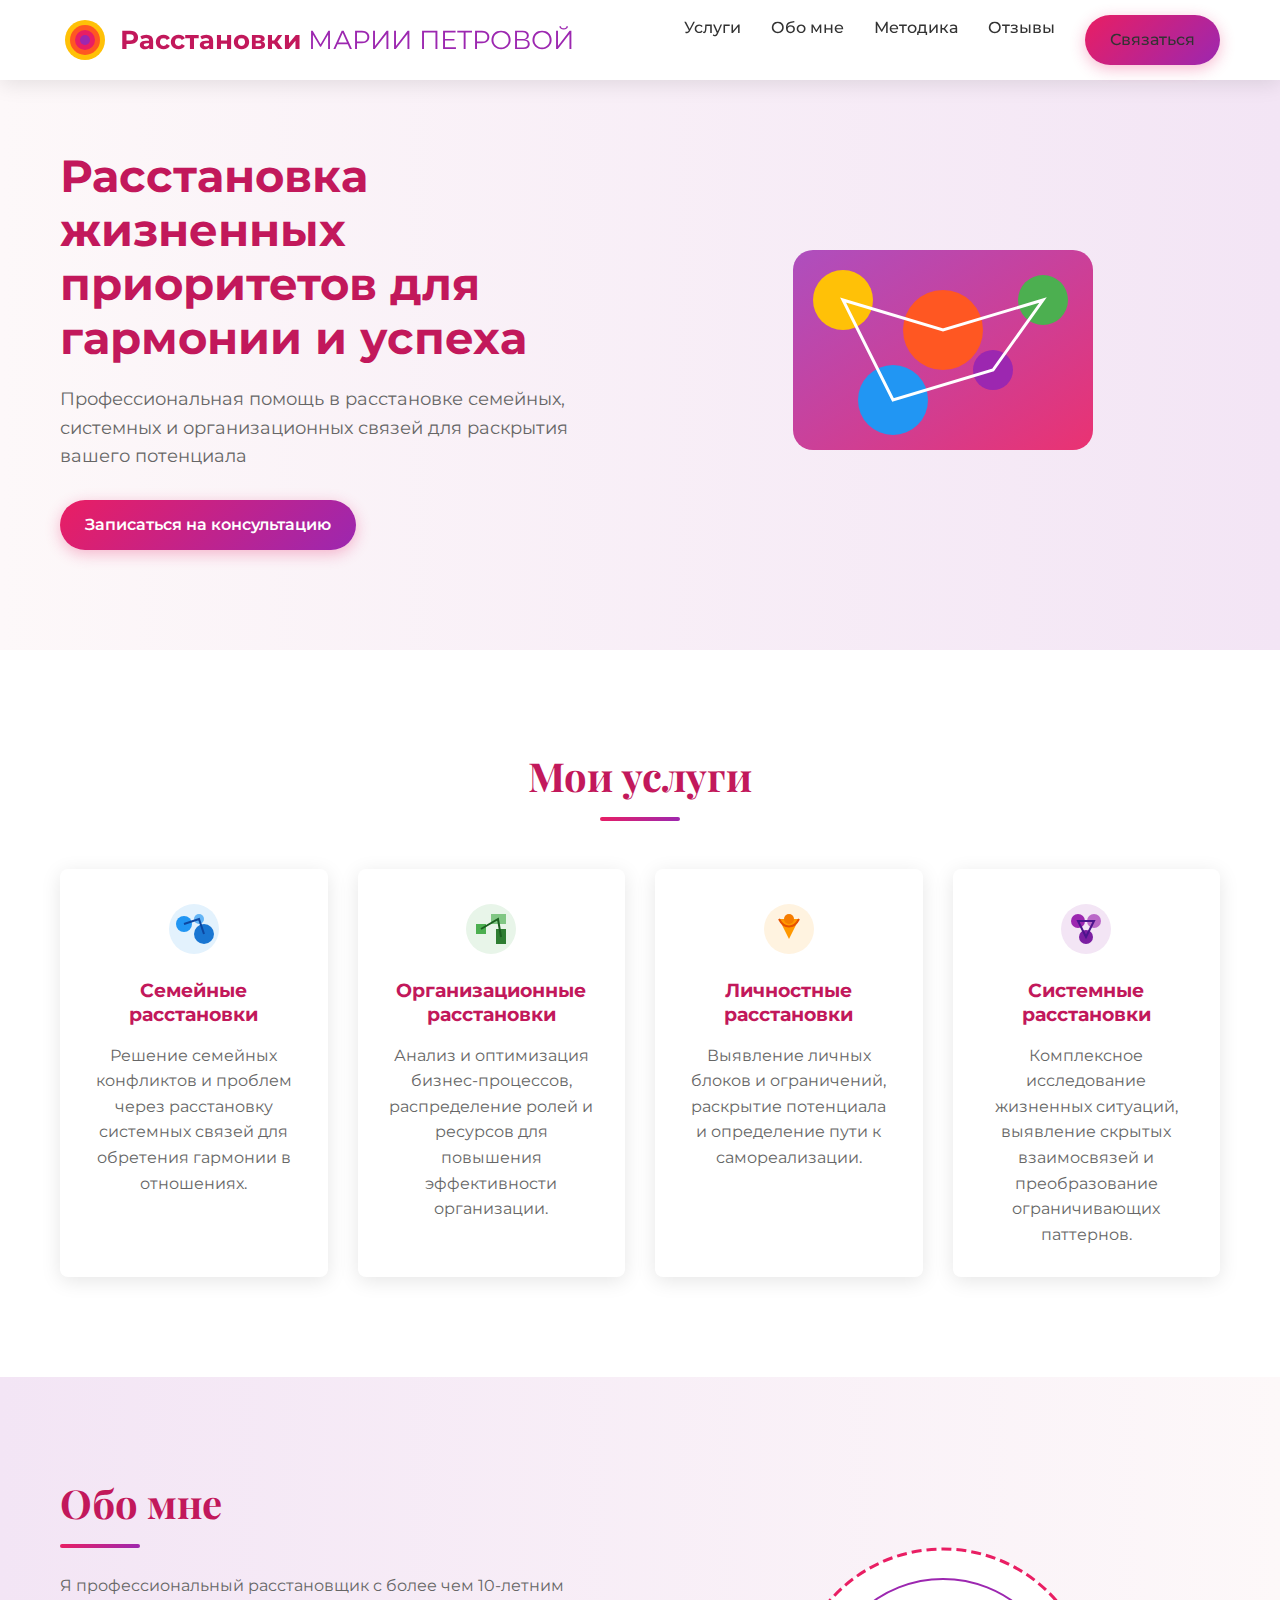
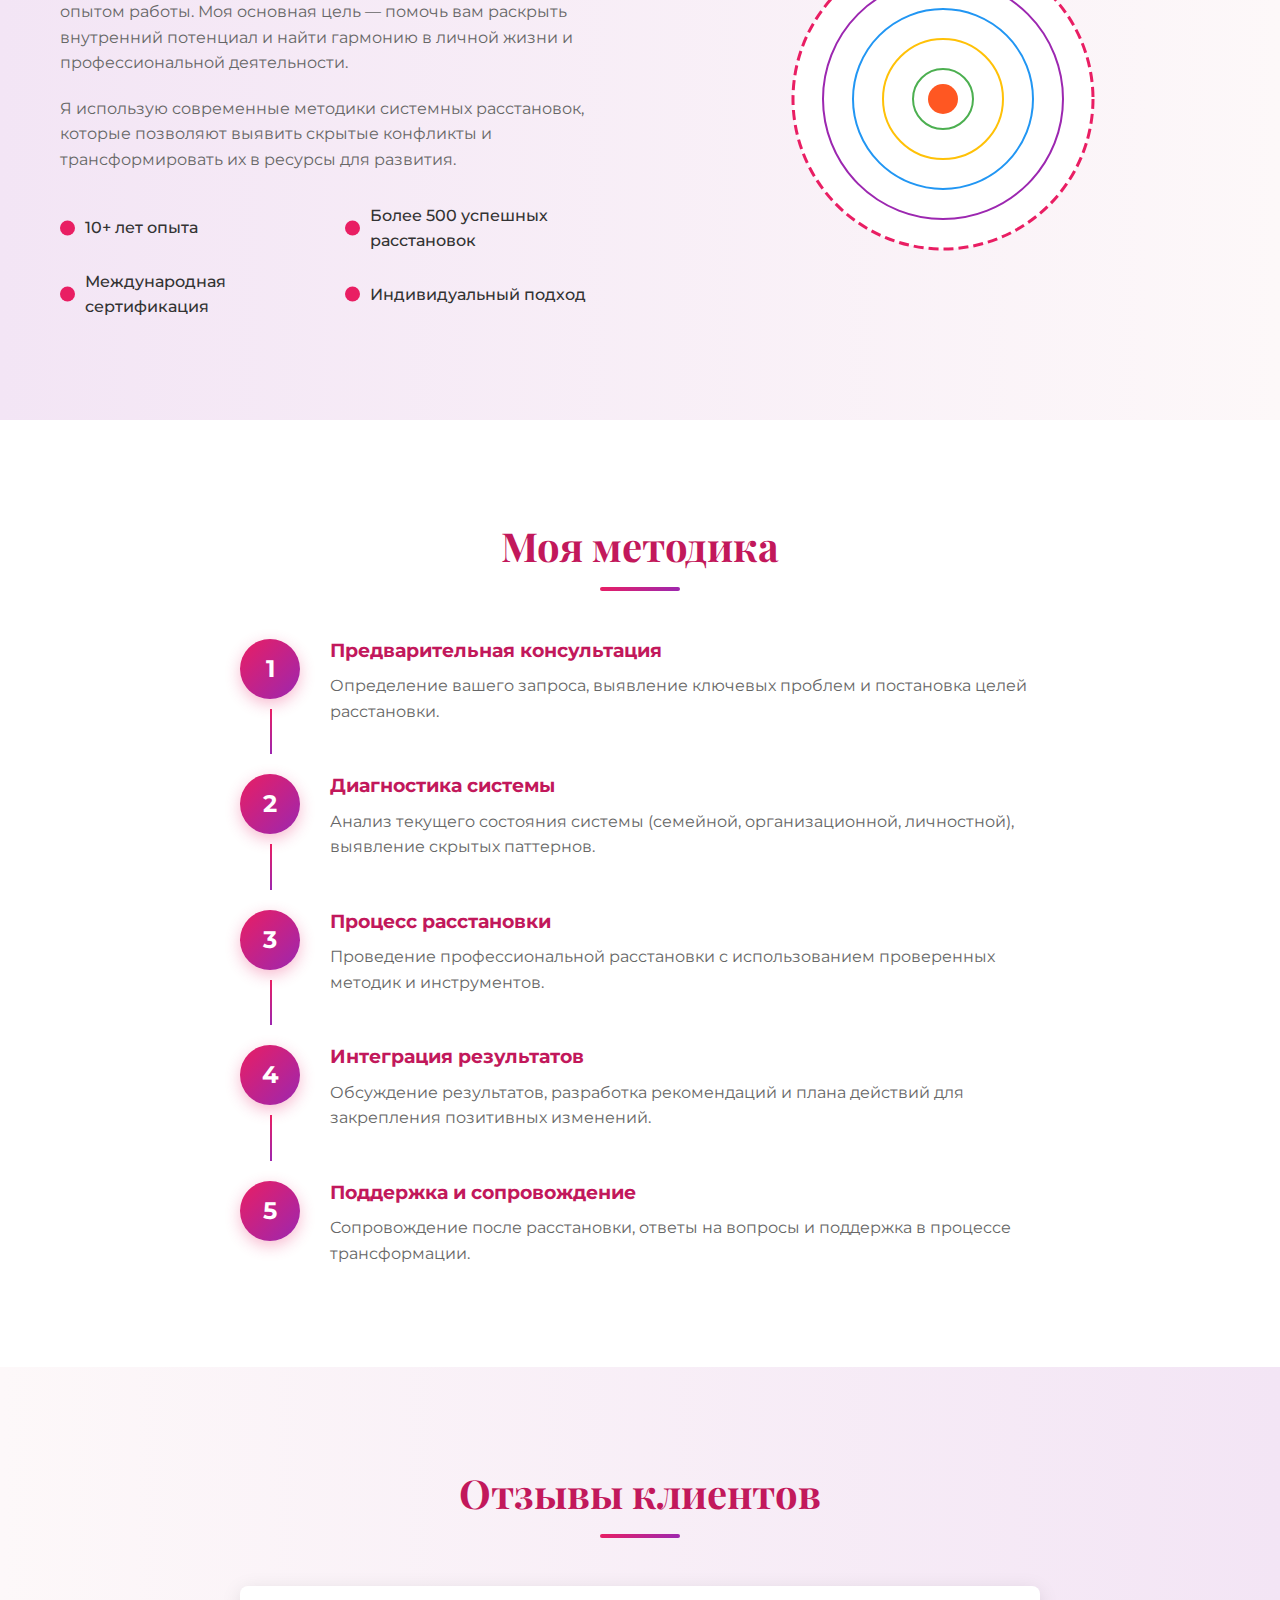
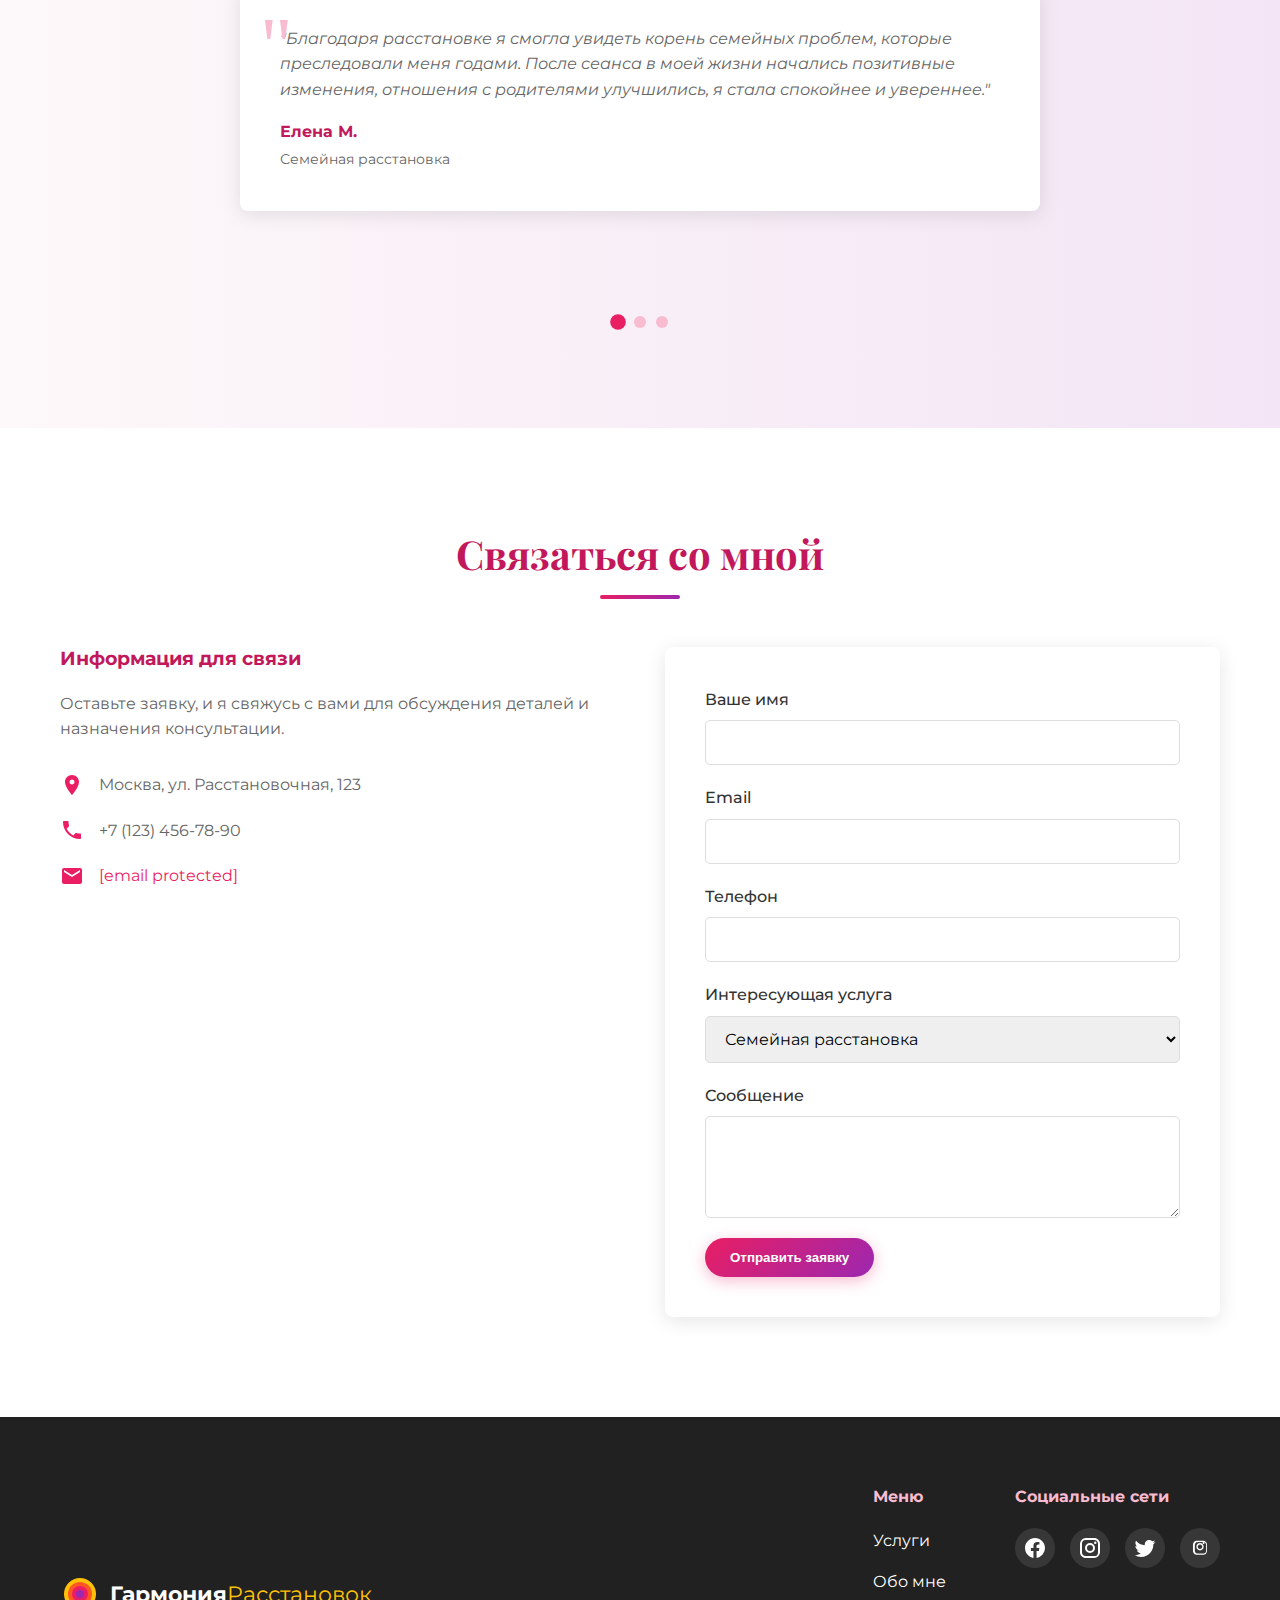
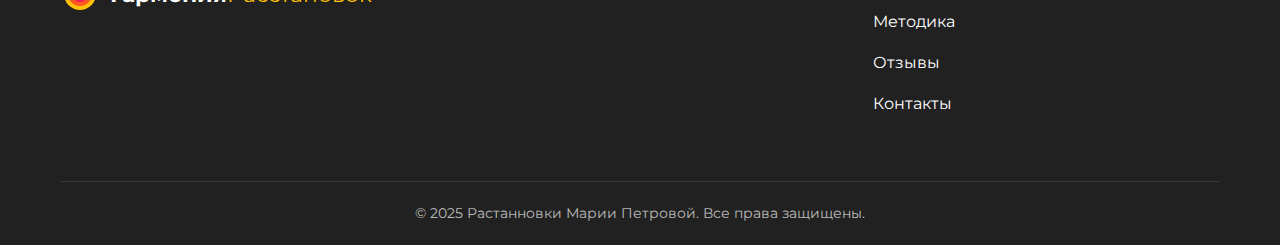
==== commit a3ca63e4: "Update index.html" ====
--- a/index.html
+++ b/index.html
@@ -18,7 +18,7 @@
                     <circle cx="25" cy="25" r="10" fill="#E91E63" />
                     <circle cx="25" cy="25" r="5" fill="#9C27B0" />
                 </svg>
-                <h1>Растнновки<span> Марии Петровой</span></h1>
+                <h1>Расстановки <span>МАРИИ ПЕТРОВОЙ</span></h1>
             </div>
             <nav>
                 <ul class="nav-links">
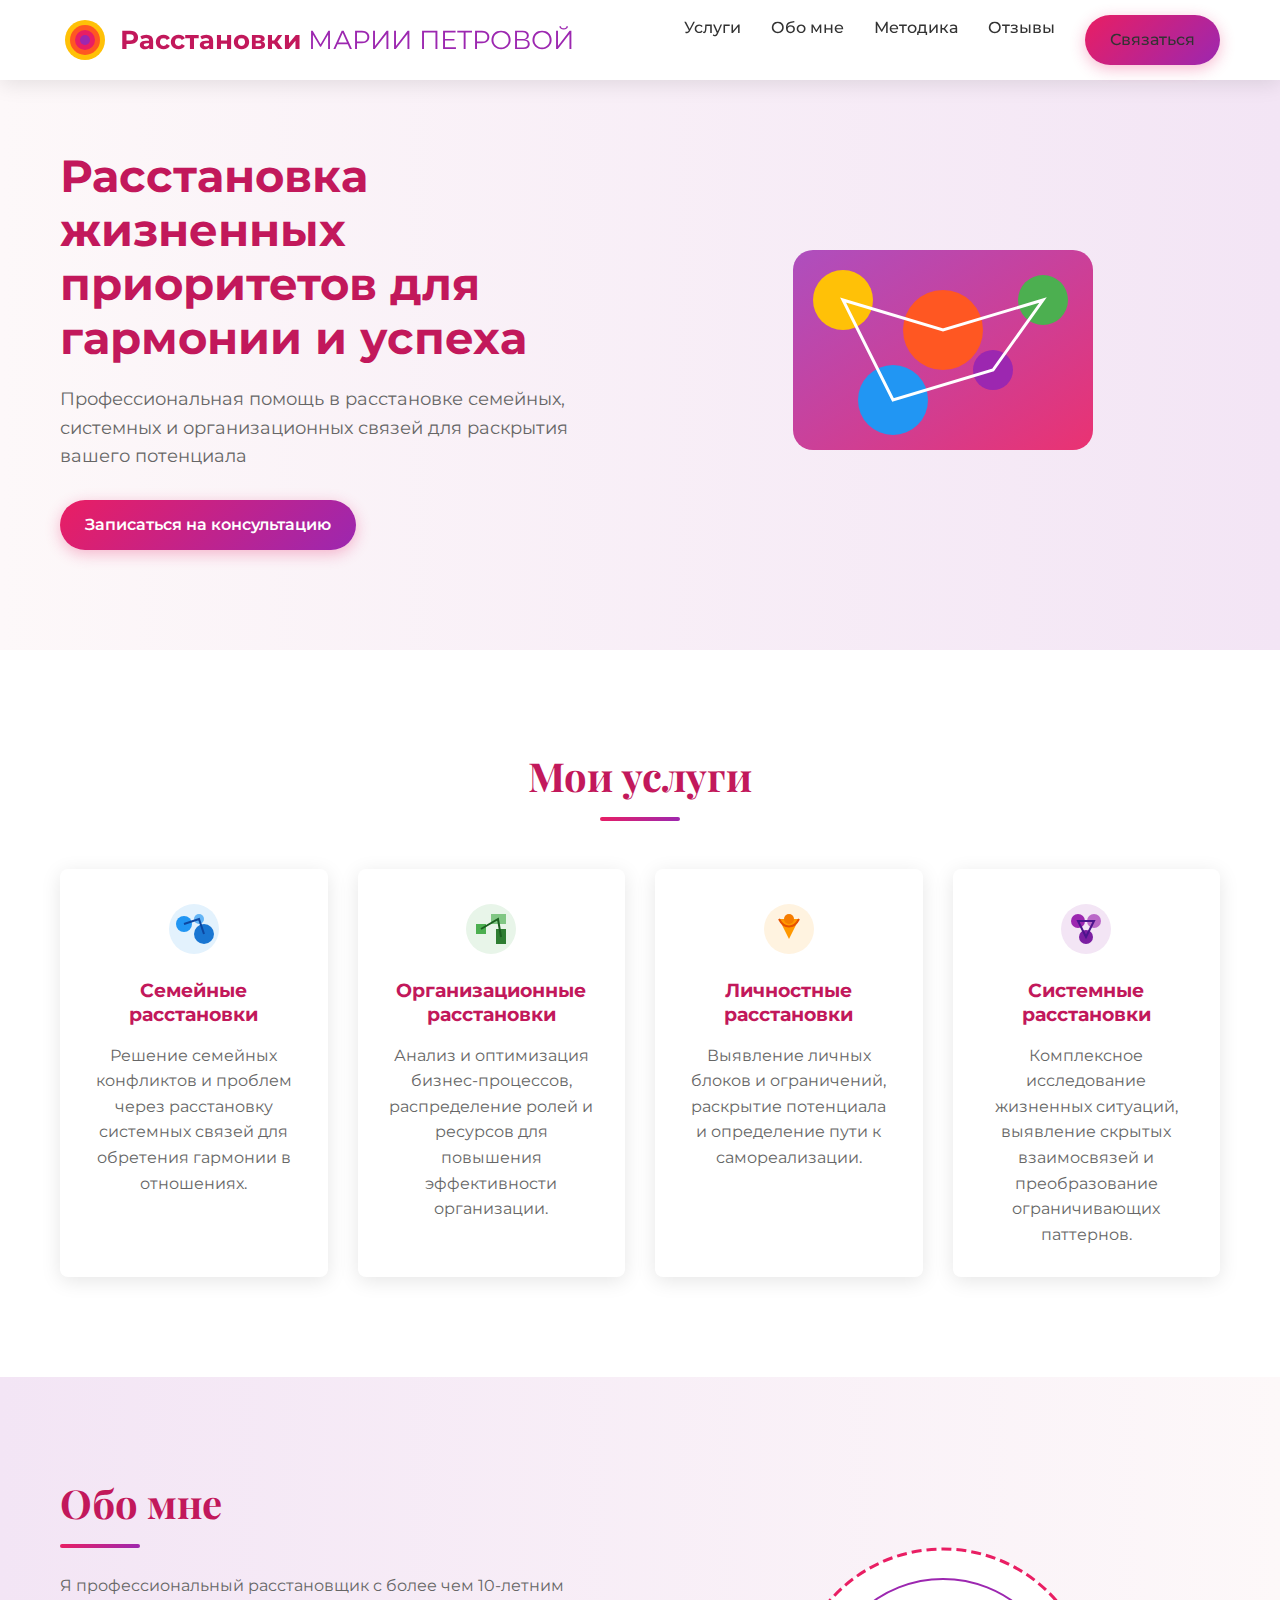
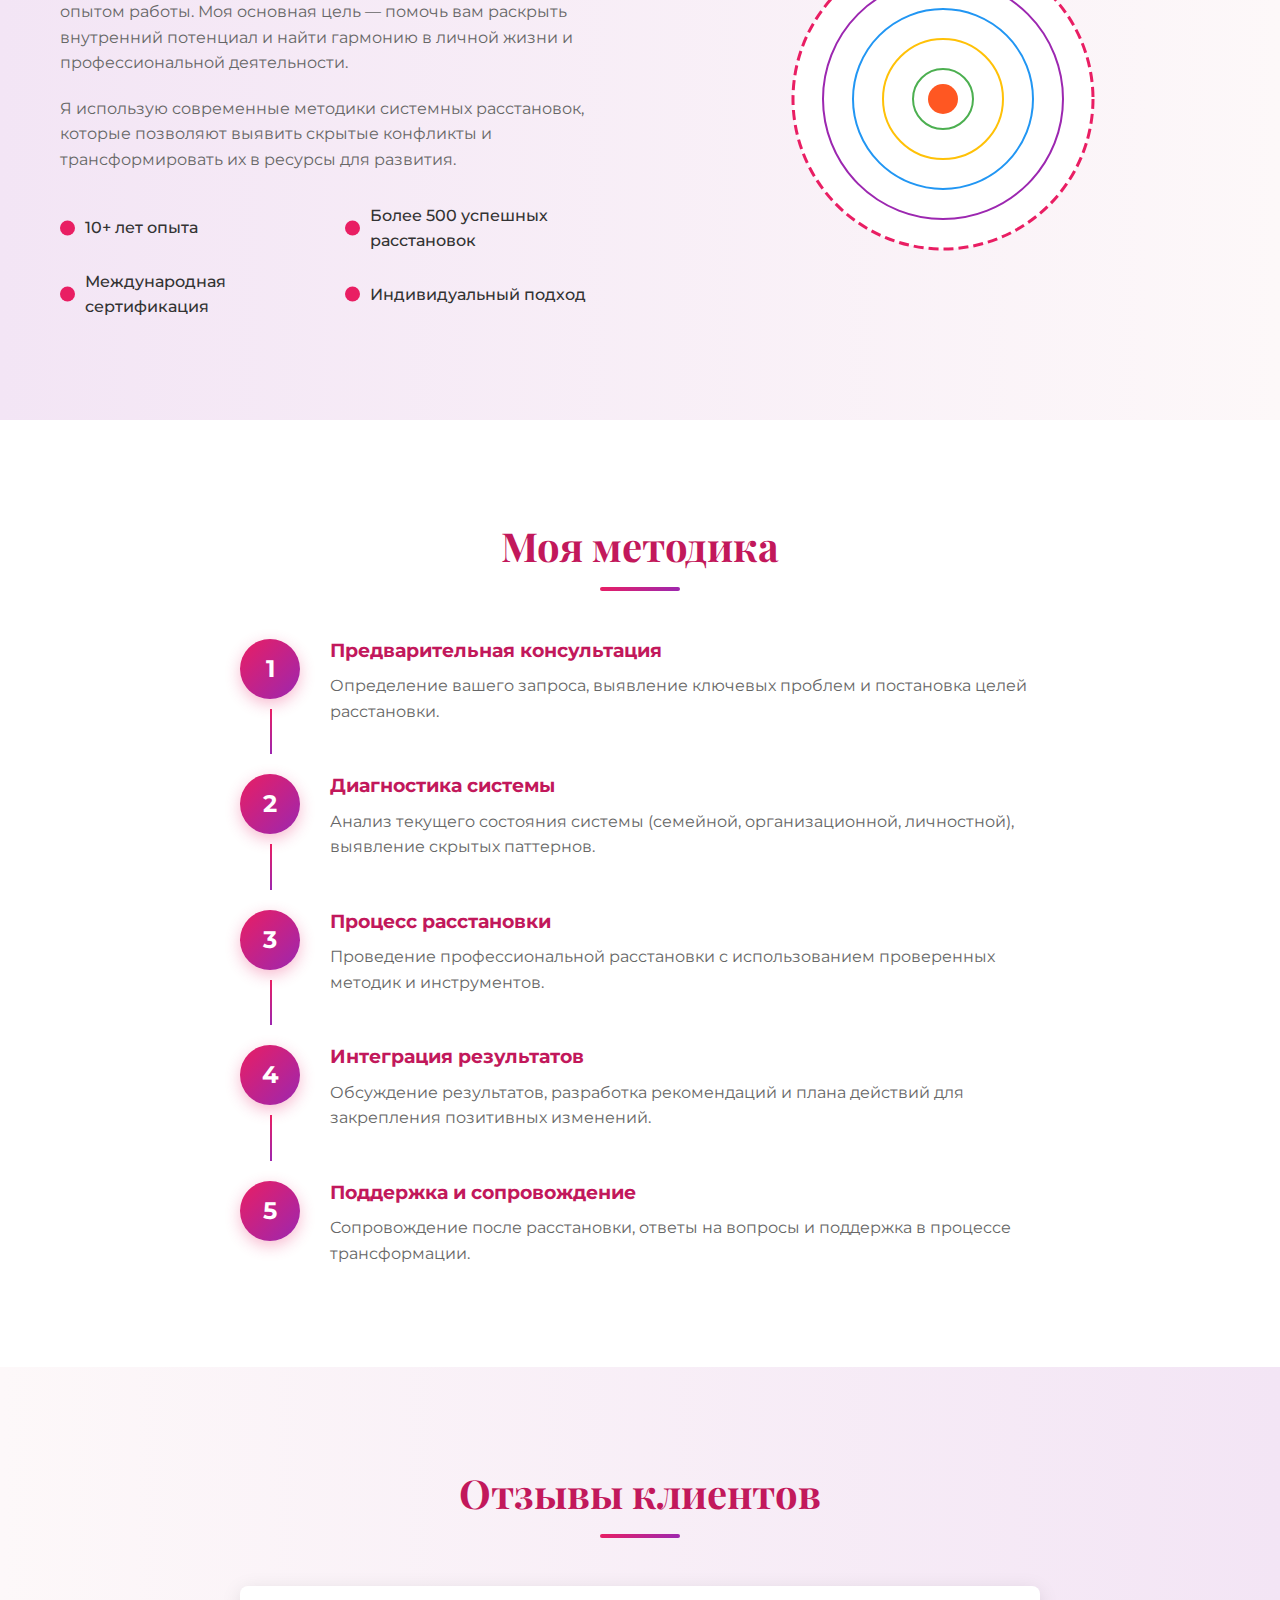
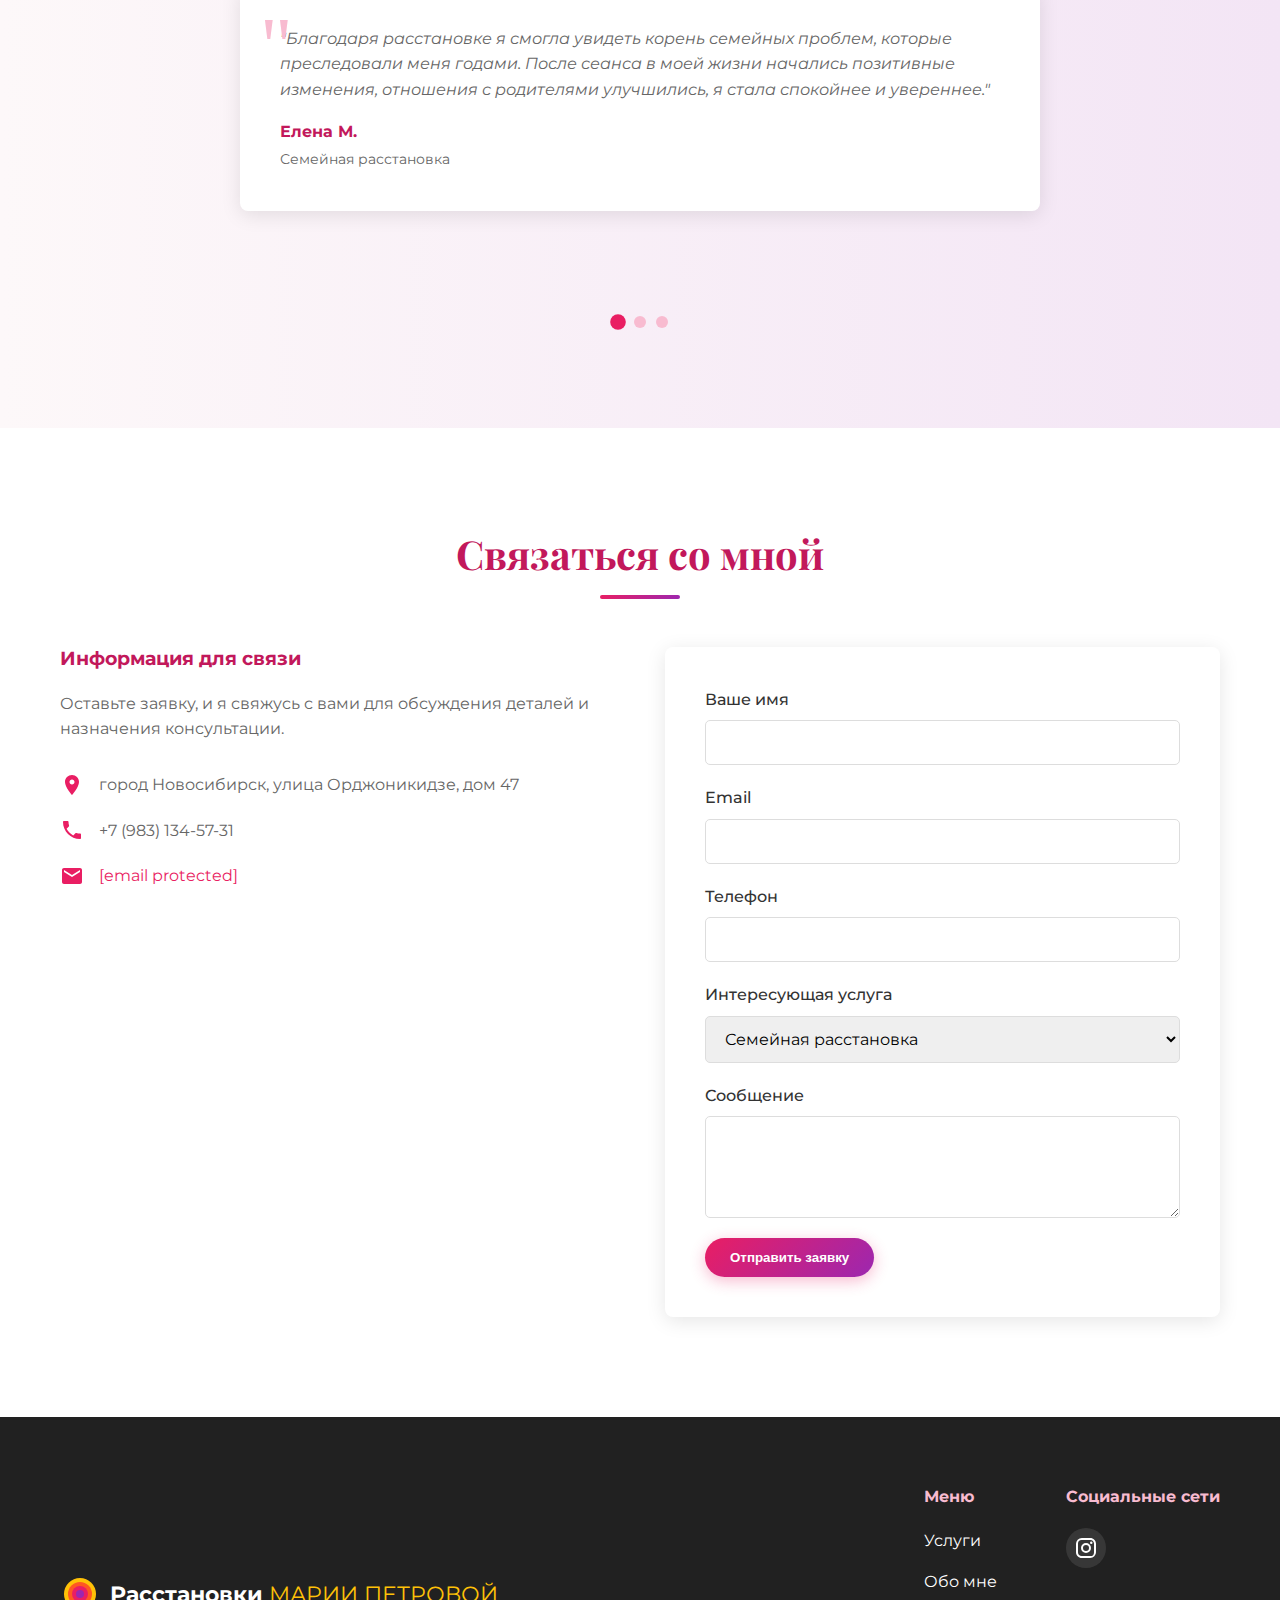
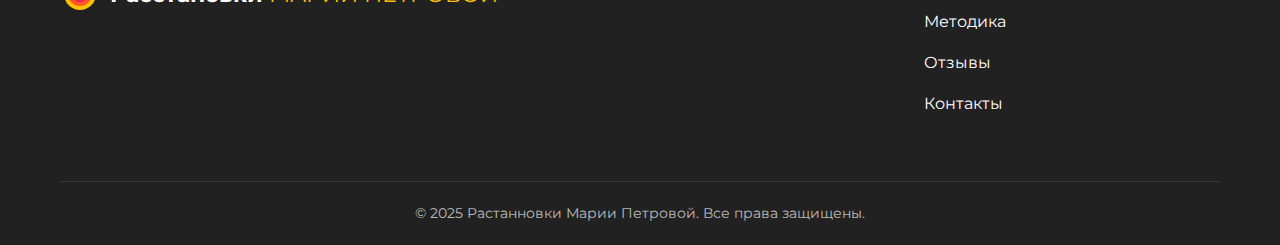
==== commit 4e9a2af4: "Update index.html" ====
--- a/index.html
+++ b/index.html
@@ -243,19 +243,19 @@
                         <svg width="24" height="24" viewBox="0 0 24 24">
                             <path fill="#E91E63" d="M12,2C8.13,2 5,5.13 5,9c0,5.25 7,13 7,13s7,-7.75 7,-13c0,-3.87 -3.13,-7 -7,-7zM12,11.5c-1.38,0 -2.5,-1.12 -2.5,-2.5s1.12,-2.5 2.5,-2.5 2.5,1.12 2.5,2.5 -1.12,2.5 -2.5,2.5z"/>
                         </svg>
-                        <p>Москва, ул. Расстановочная, 123</p>
+                        <p>город Новосибирск, улица Орджоникидзе, дом 47</p>
                     </div>
                     <div class="contact-item">
                         <svg width="24" height="24" viewBox="0 0 24 24">
                             <path fill="#E91E63" d="M6.62,10.79c1.44,2.83 3.76,5.14 6.59,6.59l2.2,-2.2c0.27,-0.27 0.67,-0.36 1.02,-0.24c1.12,0.37 2.33,0.57 3.57,0.57c0.55,0 1,0.45 1,1V20c0,0.55 -0.45,1 -1,1C10.61,21 3,13.39 3,4c0,-0.55 0.45,-1 1,-1h3.5c0.55,0 1,0.45 1,1c0,1.25 0.2,2.45 0.57,3.57c0.11,0.35 0.03,0.74 -0.25,1.02l-2.2,2.2z"/>
                         </svg>
-                        <p>+7 (123) 456-78-90</p>
+                        <p>+7 (983) 134-57-31</p>
                     </div>
                     <div class="contact-item">
                         <svg width="24" height="24" viewBox="0 0 24 24">
                             <path fill="#E91E63" d="M20,4H4C2.9,4 2,4.9 2,6v12c0,1.1 0.9,2 2,2h16c1.1,0 2,-0.9 2,-2V6C22,4.9 21.1,4 20,4zM20,8l-8,5l-8,-5V6l8,5l8,-5V8z"/>
                         </svg>
-                        <p><a href="/cdn-cgi/l/email-protection" class="__cf_email__" data-cfemail="1d74737b725d757c6f70727364307e72736e697871717c697472736e336f68">[email&#160;protected]</a></p>
+                        <p><a href="blop22@yandex.ru" class="__cf_email__" data-cfemail="1d74737b725d757c6f70727364307e72736e697871717c697472736e336f68">[email&#160;protected]</a></p>
                     </div>
                 </div>
                 <div class="contact-form">
@@ -302,7 +302,7 @@
                         <circle cx="25" cy="25" r="10" fill="#E91E63" />
                         <circle cx="25" cy="25" r="5" fill="#9C27B0" />
                     </svg>
-                    <h3>Гармония<span>Расстановок</span></h3>
+                    <h3>Расстановки <span>МАРИИ ПЕТРОВОЙ</span></h3>
                 </div>
                 <div class="footer-links">
                     <div class="footer-menu">
@@ -318,17 +318,17 @@
                     <div class="footer-social">
                         <h4>Социальные сети</h4>
                         <div class="social-icons">
-                            <a href="#" class="social-icon">
+                           <!-- <a href="#" class="social-icon">
                                 <svg width="24" height="24" viewBox="0 0 24 24">
                                     <path fill="currentColor" d="M12 2.04C6.5 2.04 2 6.53 2 12.06C2 17.06 5.66 21.21 10.44 21.96V14.96H7.9V12.06H10.44V9.85C10.44 7.34 11.93 5.96 14.22 5.96C15.31 5.96 16.45 6.15 16.45 6.15V8.62H15.19C13.95 8.62 13.56 9.39 13.56 10.18V12.06H16.34L15.89 14.96H13.56V21.96A10 10 0 0 0 22 12.06C22 6.53 17.5 2.04 12 2.04Z"/>
                                 </svg>
-                            </a>
+                            </a> -->
                             <a href="#" class="social-icon">
                                 <svg width="24" height="24" viewBox="0 0 24 24">
                                     <path fill="currentColor" d="M7.8,2H16.2C19.4,2 22,4.6 22,7.8V16.2A5.8,5.8 0 0,1 16.2,22H7.8C4.6,22 2,19.4 2,16.2V7.8A5.8,5.8 0 0,1 7.8,2M7.6,4A3.6,3.6 0 0,0 4,7.6V16.4C4,18.39 5.61,20 7.6,20H16.4A3.6,3.6 0 0,0 20,16.4V7.6C20,5.61 18.39,4 16.4,4H7.6M17.25,5.5A1.25,1.25 0 0,1 18.5,6.75A1.25,1.25 0 0,1 17.25,8A1.25,1.25 0 0,1 16,6.75A1.25,1.25 0 0,1 17.25,5.5M12,7A5,5 0 0,1 17,12A5,5 0 0,1 12,17A5,5 0 0,1 7,12A5,5 0 0,1 12,7M12,9A3,3 0 0,0 9,12A3,3 0 0,0 12,15A3,3 0 0,0 15,12A3,3 0 0,0 12,9Z"/>
                                 </svg>
                             </a>
-                            <a href="#" class="social-icon">
+                          <!--  <a href="#" class="social-icon">
                                 <svg width="24" height="24" viewBox="0 0 24 24">
                                     <path fill="currentColor" d="M22.46,6C21.69,6.35 20.86,6.58 20,6.69C20.88,6.16 21.56,5.32 21.88,4.31C21.05,4.81 20.13,5.16 19.16,5.36C18.37,4.5 17.26,4 16,4C13.65,4 11.73,5.92 11.73,8.29C11.73,8.63 11.77,8.96 11.84,9.27C8.28,9.09 5.11,7.38 3,4.79C2.63,5.42 2.42,6.16 2.42,6.94C2.42,8.43 3.17,9.75 4.33,10.5C3.62,10.5 2.96,10.3 2.38,10C2.38,10 2.38,10 2.38,10.03C2.38,12.11 3.86,13.85 5.82,14.24C5.46,14.34 5.08,14.39 4.69,14.39C4.42,14.39 4.15,14.36 3.89,14.31C4.43,16 6,17.26 7.89,17.29C6.43,18.45 4.58,19.13 2.56,19.13C2.22,19.13 1.88,19.11 1.54,19.07C3.44,20.29 5.7,21 8.12,21C16,21 20.33,14.46 20.33,8.79C20.33,8.6 20.33,8.42 20.32,8.23C21.16,7.63 21.88,6.87 22.46,6Z"/>
                                 </svg>
@@ -339,7 +339,7 @@
                                     <path fill="currentColor" d="M12.01,7.11C10,7.11 8.37,8.74 8.37,10.75C8.37,12.76 10,14.39 12.01,14.39C14.02,14.39 15.65,12.76 15.65,10.75C15.65,8.74 14.02,7.11 12.01,7.11ZM12.01,13.02C10.76,13.02 9.74,12.01 9.74,10.75C9.74,9.5 10.75,8.48 12.01,8.48C13.27,8.48 14.28,9.5 14.28,10.75C14.28,12.01 13.26,13.02 12.01,13.02Z"/>
                                     <path fill="currentColor" d="M16.54,6.93C16.54,7.47 16.1,7.91 15.56,7.91C15.02,7.91 14.58,7.47 14.58,6.93C14.58,6.39 15.02,5.95 15.56,5.95C16.1,5.95 16.54,6.39 16.54,6.93Z"/>
                                 </svg>
-                            </a>
+                            </a>  -->
                         </div>
                     </div>
                 </div>
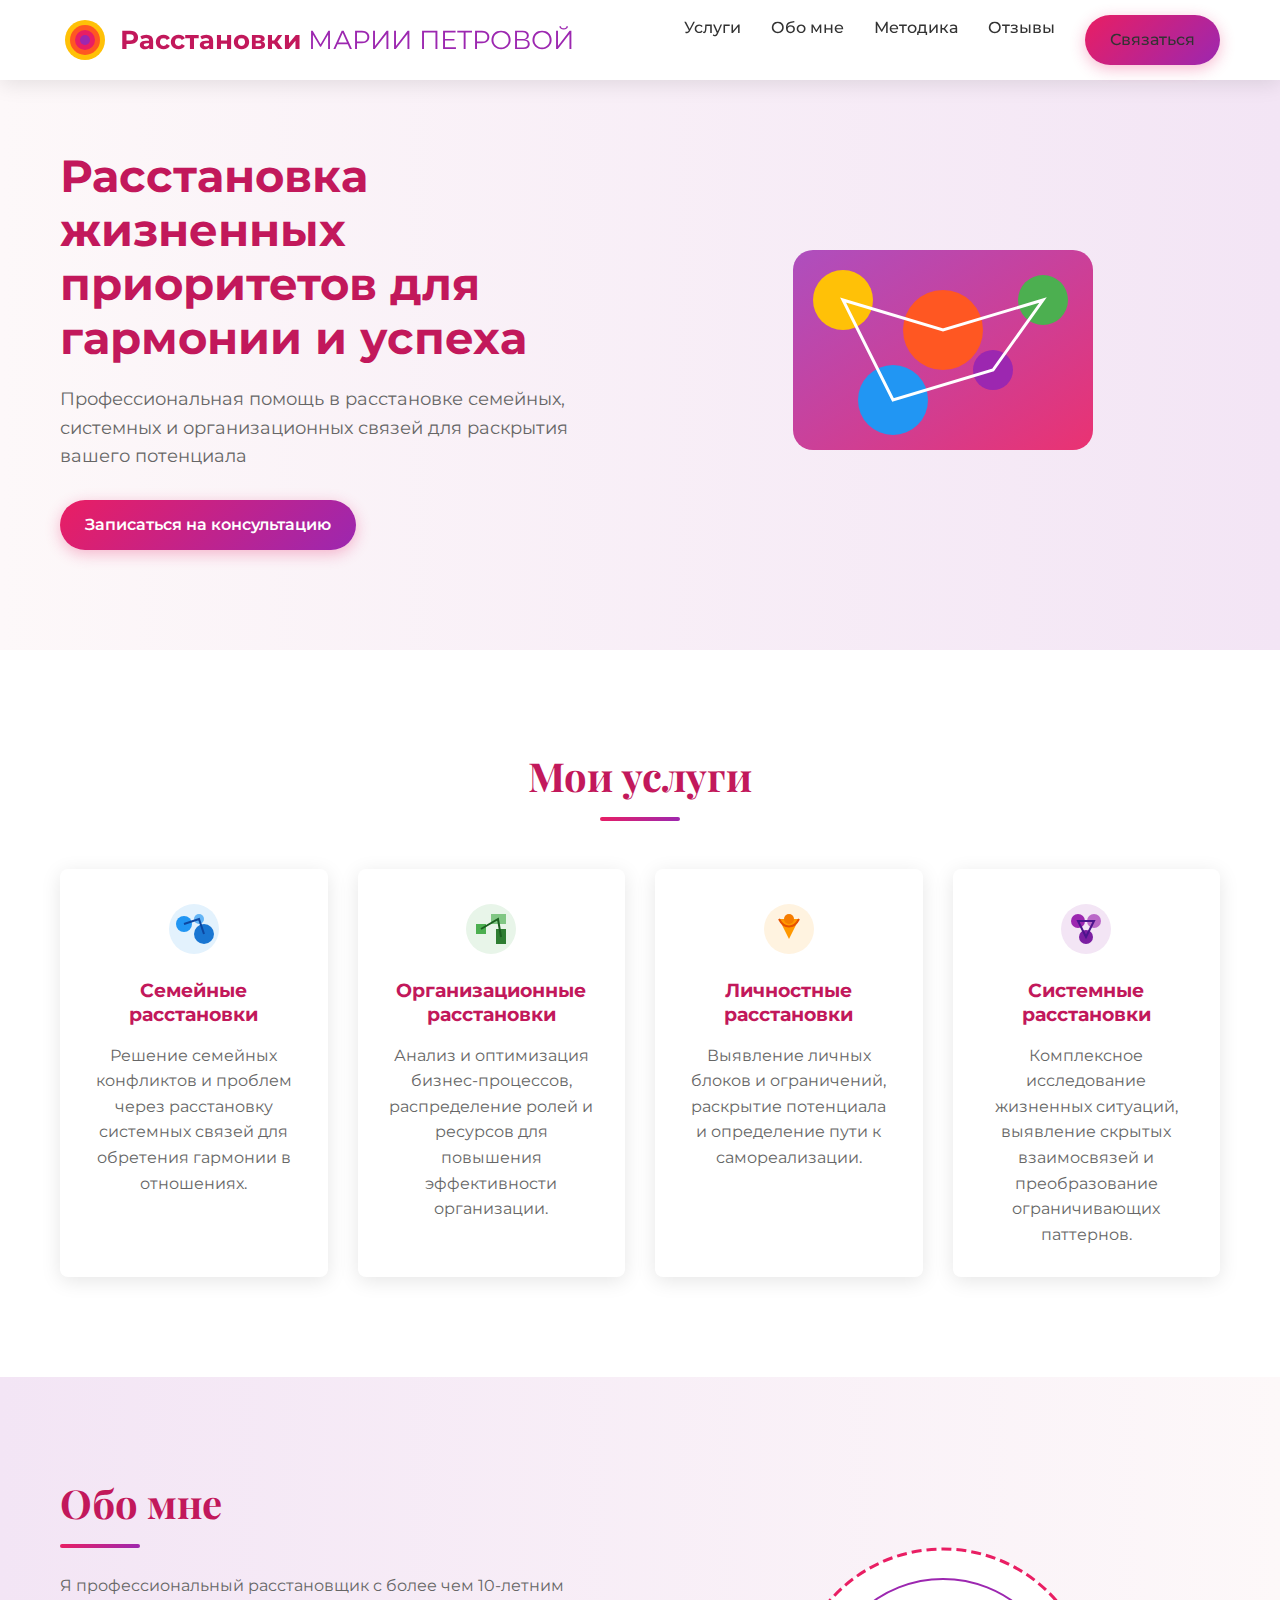
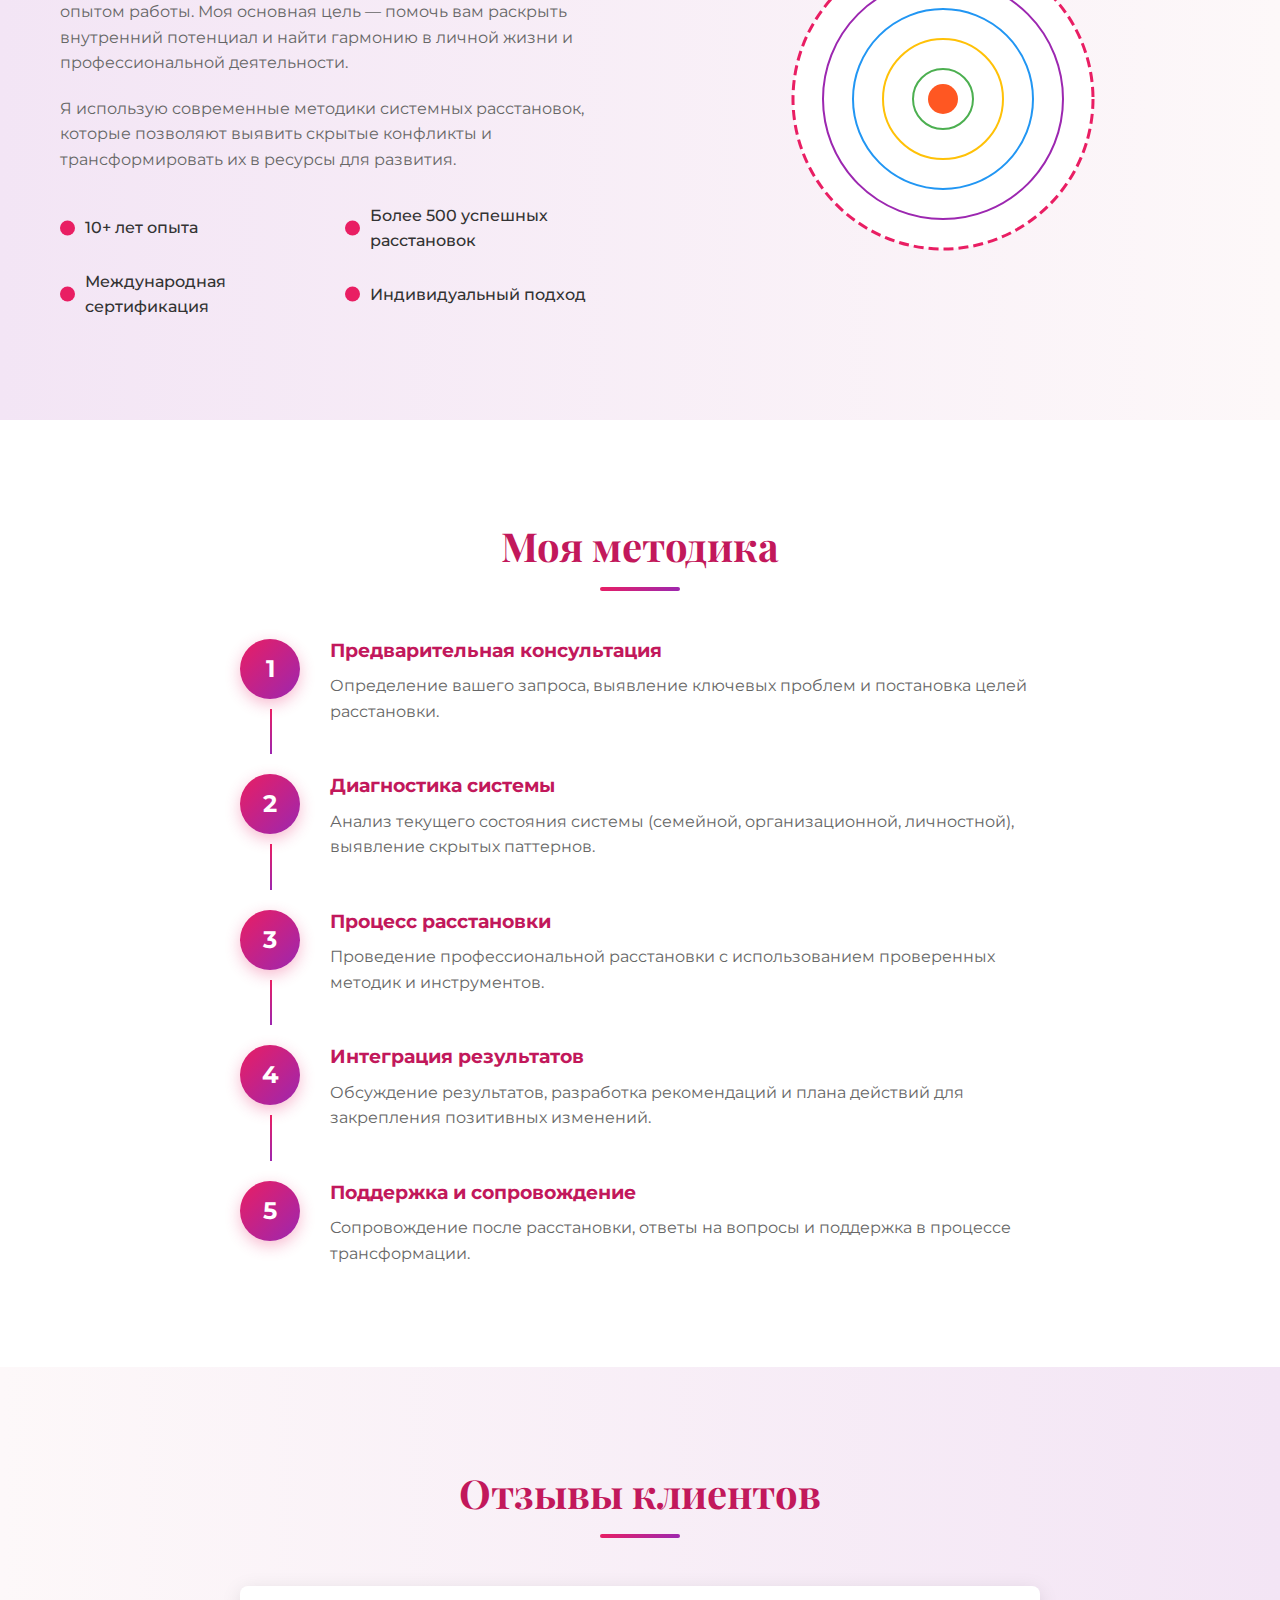
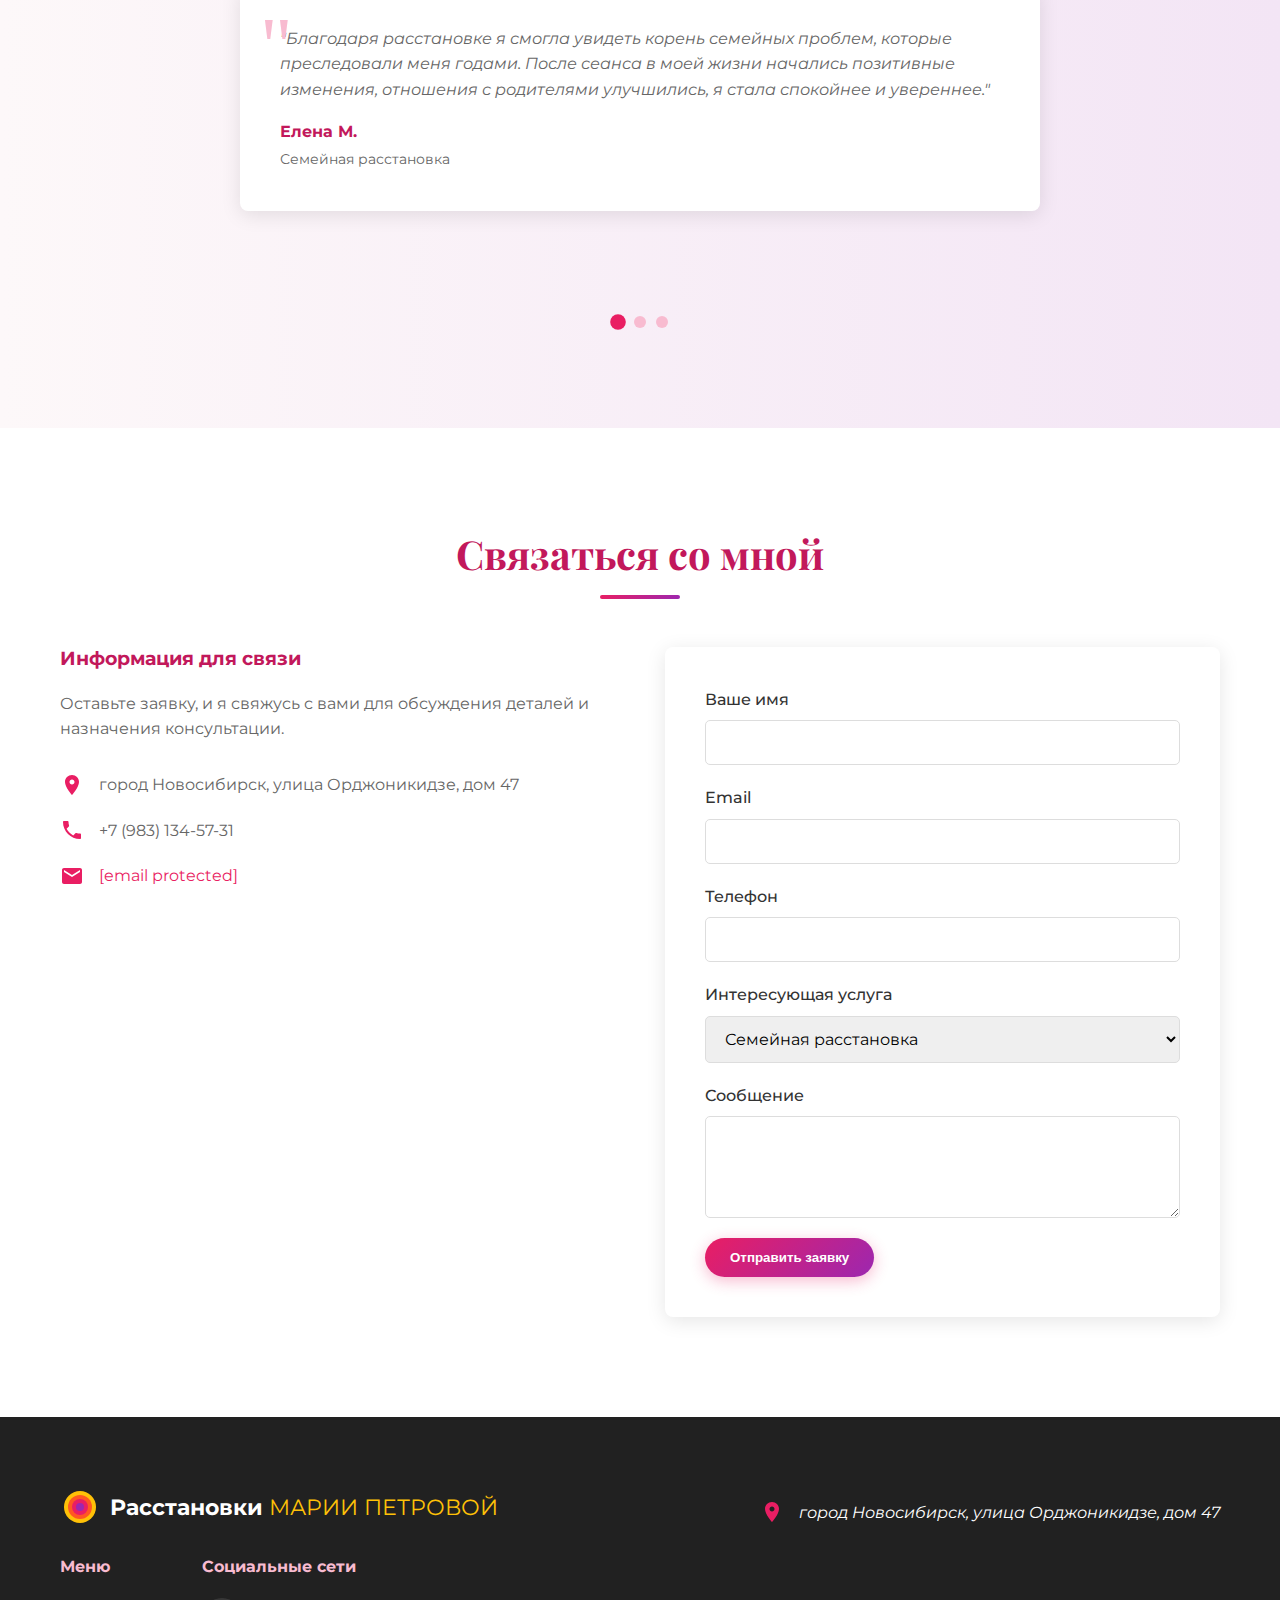
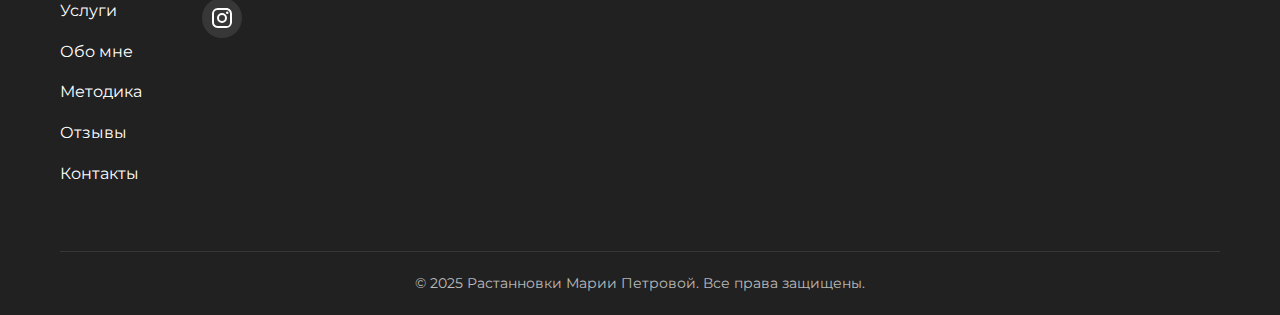
==== commit 71a59854: "Update index.html" ====
--- a/index.html
+++ b/index.html
@@ -7,6 +7,17 @@
     <link rel="preconnect" href="https://fonts.googleapis.com">
     <link rel="preconnect" href="https://fonts.gstatic.com" crossorigin>
     <link href="https://fonts.googleapis.com/css2?family=Montserrat:wght@400;500;600;700&family=Playfair+Display:wght@700&display=swap" rel="stylesheet">
+    <meta name="description" content="Профессиональные системные расстановки от Марии Петровой. Решение семейных, организационных и личностных проблем.">
+    <meta name="keywords" content="расстановки, системные расстановки, семейные расстановки, Мария Петрова, психология">
+    <link rel="icon" href="favicon.ico" type="image/x-icon">
+
+    <!-- Open Graph мета-теги -->
+    <meta property="og:title" content="Гармония Расстановок | Профессиональный расстановщик">
+    <meta property="og:description" content="Профессиональные системные расстановки от Марии Петровой">
+    <meta property="og:type" content="website">
+    <meta property="og:url" content="https://вашсайт.ru">
+    <meta property="og:image" content="https://вашсайт.ru/images/og-image.jpg">
+    
 </head>
 <body>
     <header>
@@ -304,6 +315,12 @@
                     </svg>
                     <h3>Расстановки <span>МАРИИ ПЕТРОВОЙ</span></h3>
                 </div>
+                <address class="contact-item">
+                    <svg width="24" height="24" viewBox="0 0 24 24">
+                        <path fill="#E91E63" d="M12,2C8.13,2 5,5.13 5,9c0,5.25 7,13 7,13s7,-7.75 7,-13c0,-3.87 -3.13,-7 -7,-7zM12,11.5c-1.38,0 -2.5,-1.12 -2.5,-2.5s1.12,-2.5 2.5,-2.5 2.5,1.12 2.5,2.5 -1.12,2.5 -2.5,2.5z"/>
+                    </svg>
+                    <p>город Новосибирск, улица Орджоникидзе, дом 47</p>
+                </address>
                 <div class="footer-links">
                     <div class="footer-menu">
                         <h4>Меню</h4>
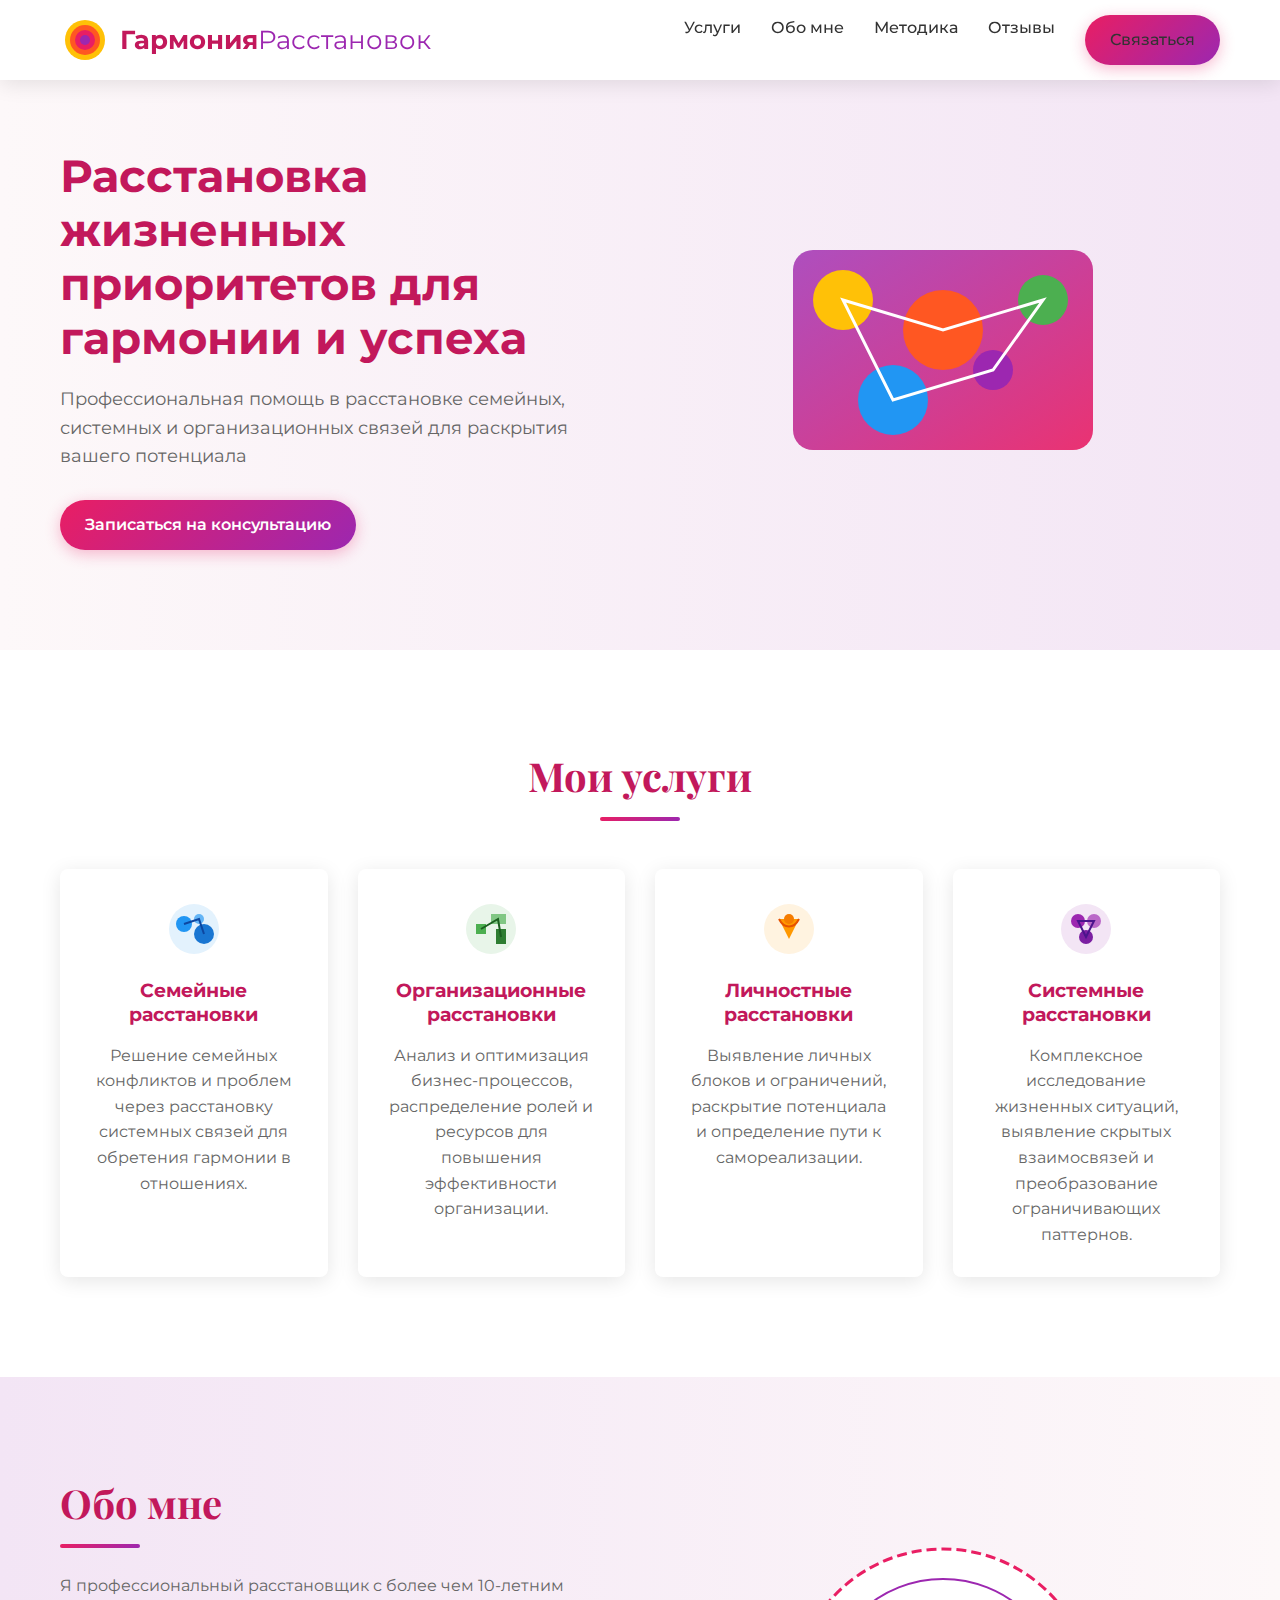
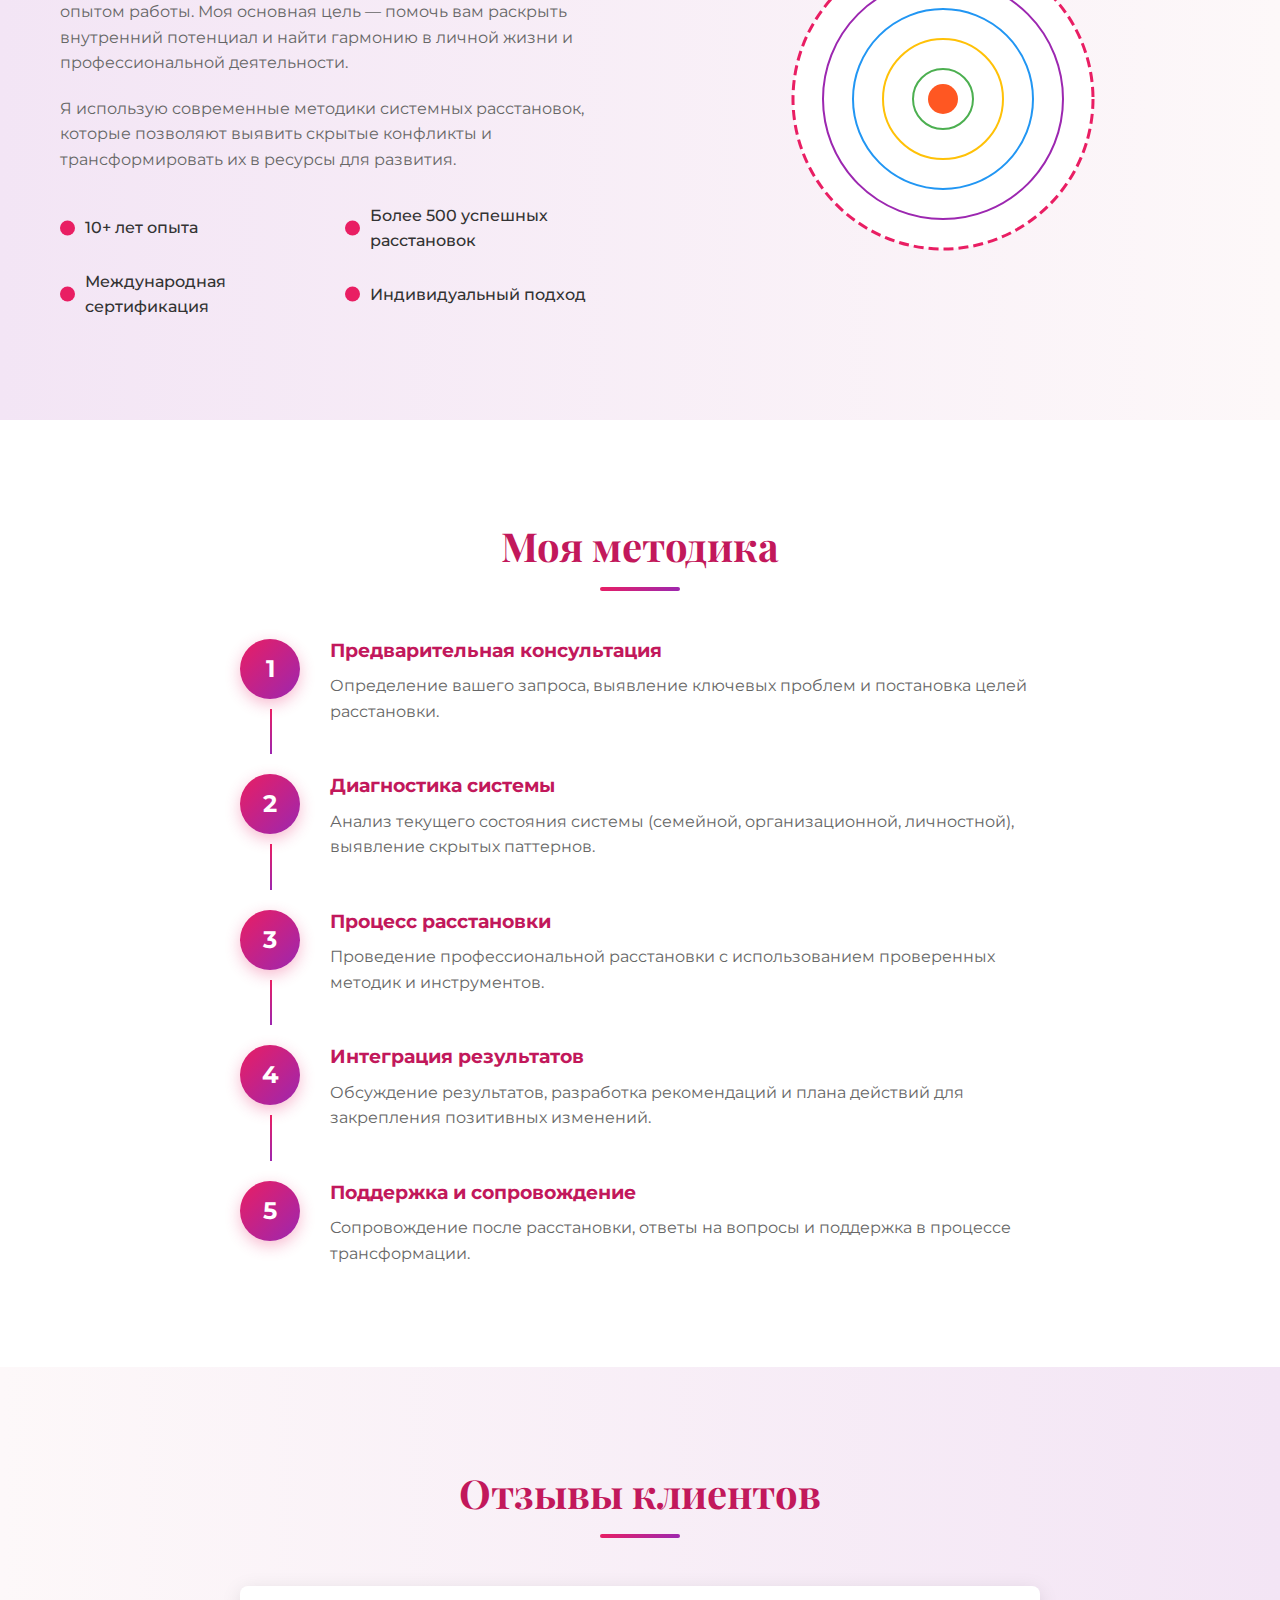
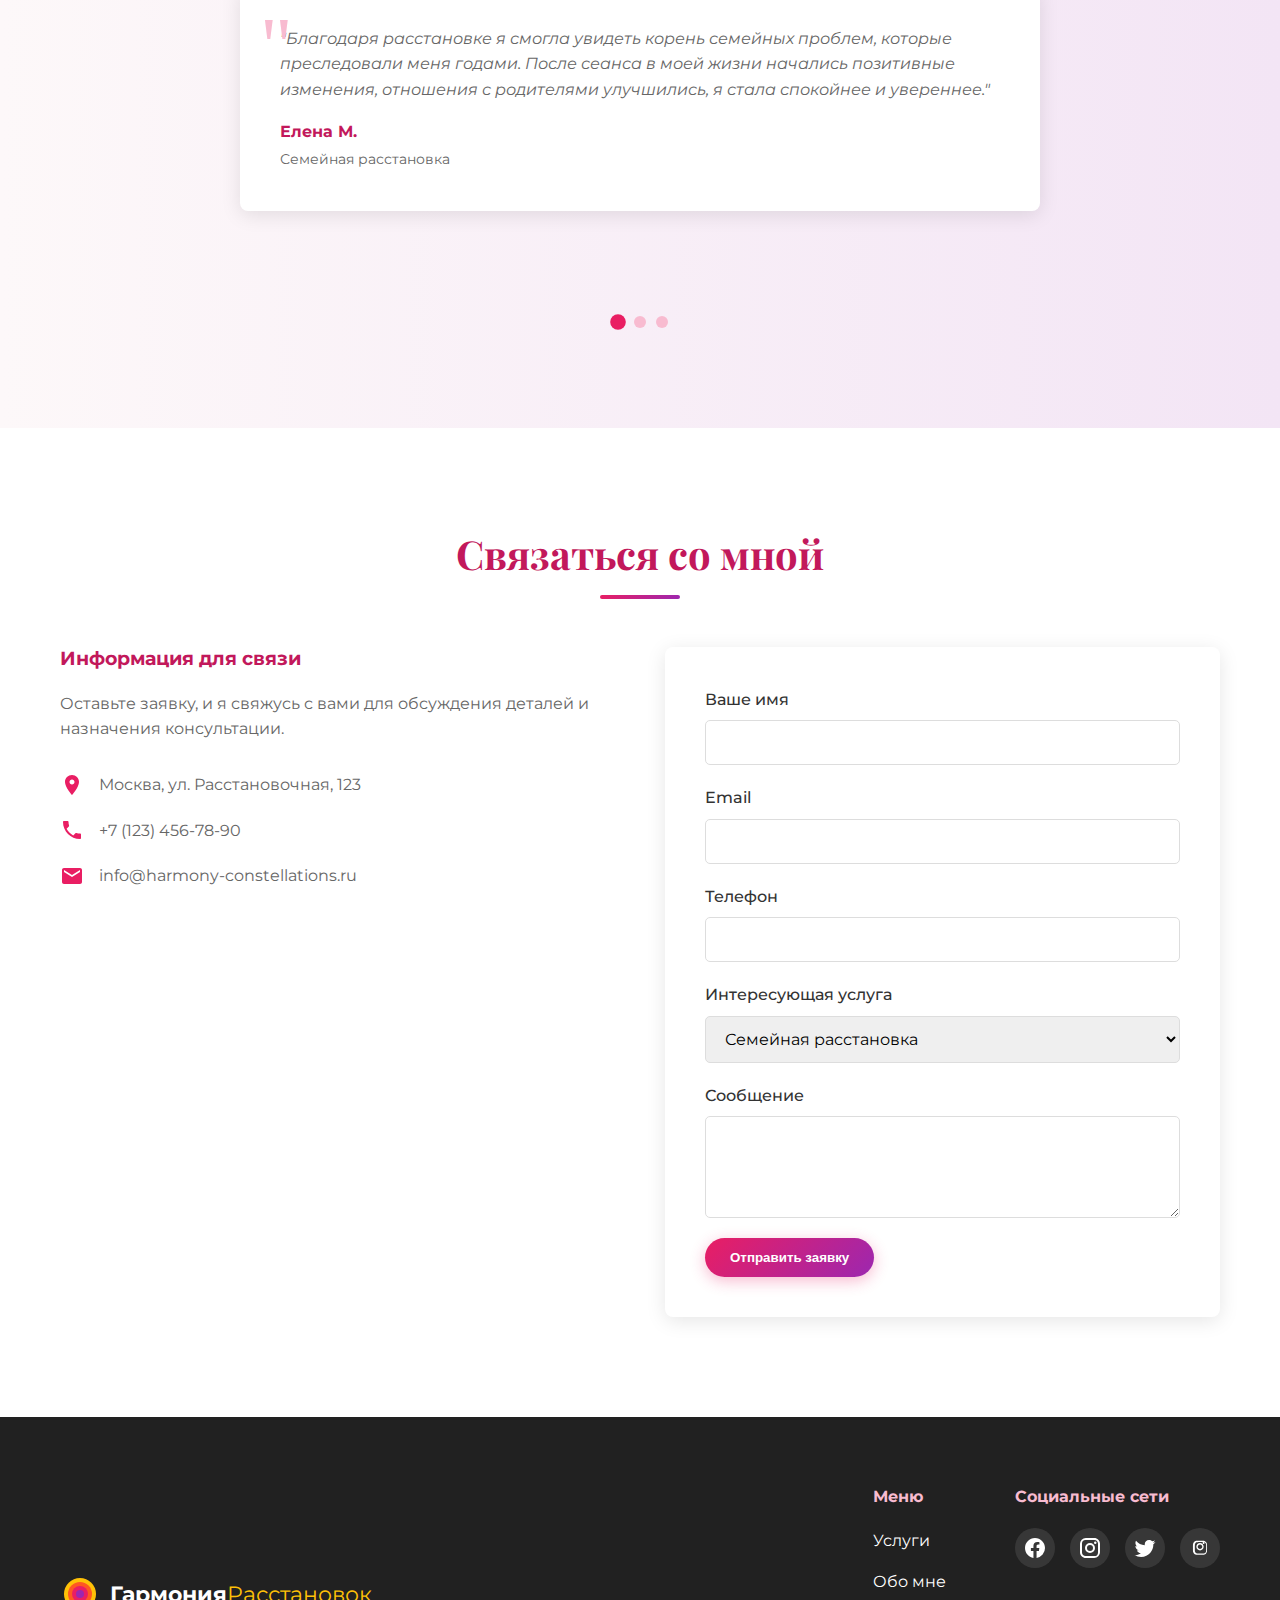
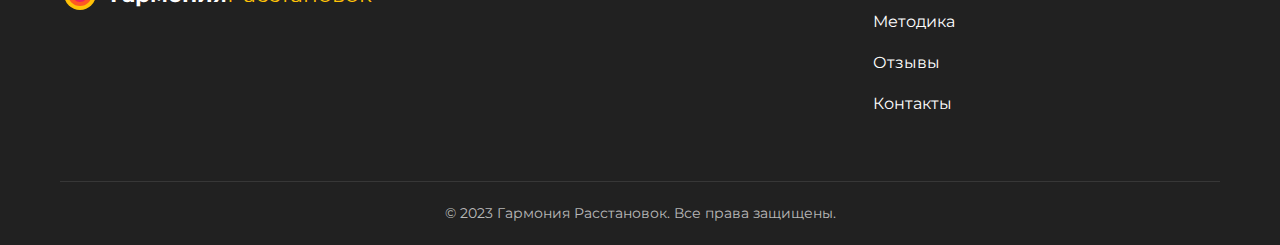
==== commit d718a73e: "Add files via upload" ====
--- a/index.html
+++ b/index.html
@@ -7,366 +7,22 @@
     <link rel="preconnect" href="https://fonts.googleapis.com">
     <link rel="preconnect" href="https://fonts.gstatic.com" crossorigin>
     <link href="https://fonts.googleapis.com/css2?family=Montserrat:wght@400;500;600;700&family=Playfair+Display:wght@700&display=swap" rel="stylesheet">
-    <meta name="description" content="Профессиональные системные расстановки от Марии Петровой. Решение семейных, организационных и личностных проблем.">
-    <meta name="keywords" content="расстановки, системные расстановки, семейные расстановки, Мария Петрова, психология">
-    <link rel="icon" href="favicon.ico" type="image/x-icon">
-
-    <!-- Open Graph мета-теги -->
-    <meta property="og:title" content="Гармония Расстановок | Профессиональный расстановщик">
-    <meta property="og:description" content="Профессиональные системные расстановки от Марии Петровой">
-    <meta property="og:type" content="website">
-    <meta property="og:url" content="https://вашсайт.ru">
-    <meta property="og:image" content="https://вашсайт.ru/images/og-image.jpg">
-    
 </head>
 <body>
-    <header>
-        <div class="container">
-            <div class="logo">
-                <svg width="50" height="50" viewBox="0 0 50 50">
-                    <circle cx="25" cy="25" r="20" fill="#FFC107" />
-                    <circle cx="25" cy="25" r="15" fill="#FF5722" />
-                    <circle cx="25" cy="25" r="10" fill="#E91E63" />
-                    <circle cx="25" cy="25" r="5" fill="#9C27B0" />
-                </svg>
-                <h1>Расстановки <span>МАРИИ ПЕТРОВОЙ</span></h1>
-            </div>
-            <nav>
-                <ul class="nav-links">
-                    <li><a href="#services">Услуги</a></li>
-                    <li><a href="#about">Обо мне</a></li>
-                    <li><a href="#approach">Методика</a></li>
-                    <li><a href="#testimonials">Отзывы</a></li>
-                    <li><a href="#contact" class="btn-primary">Связаться</a></li>
-                </ul>
-                <div class="mobile-menu-btn">
-                    <span></span>
-                    <span></span>
-                    <span></span>
-                </div>
-            </nav>
-        </div>
-    </header>
+    <!-- Header will be loaded here -->
+    <div id="header-container"></div>
+    
+    <!-- Main content containers -->
+    <div id="hero-container"></div>
+    <div id="services-container"></div>
+    <div id="about-container"></div>
+    <div id="approach-container"></div>
+    <div id="testimonials-container"></div>
+    <div id="contact-container"></div>
+    
+    <!-- Footer will be loaded here -->
+    <div id="footer-container"></div>
 
-    <section class="hero">
-        <div class="container">
-            <div class="hero-content">
-                <h2>Расстановка жизненных приоритетов для гармонии и успеха</h2>
-                <p>Профессиональная помощь в расстановке семейных, системных и организационных связей для раскрытия вашего потенциала</p>
-                <a href="#contact" class="btn-primary">Записаться на консультацию</a>
-            </div>
-            <div class="hero-image">
-                <svg width="500" height="400" viewBox="0 0 500 400">
-                    <defs>
-                        <linearGradient id="grad1" x1="0%" y1="0%" x2="100%" y2="100%">
-                            <stop offset="0%" style="stop-color:#9C27B0;stop-opacity:0.8" />
-                            <stop offset="100%" style="stop-color:#E91E63;stop-opacity:0.9" />
-                        </linearGradient>
-                    </defs>
-                    <rect x="100" y="100" width="300" height="200" rx="20" fill="url(#grad1)" />
-                    <circle cx="150" cy="150" r="30" fill="#FFC107" />
-                    <circle cx="250" cy="180" r="40" fill="#FF5722" />
-                    <circle cx="350" cy="150" r="25" fill="#4CAF50" />
-                    <circle cx="200" cy="250" r="35" fill="#2196F3" />
-                    <circle cx="300" cy="220" r="20" fill="#9C27B0" />
-                    <path d="M150,150 L250,180 L350,150 L300,220 L200,250 Z" stroke="white" stroke-width="3" fill="none" />
-                </svg>
-            </div>
-        </div>
-    </section>
-
-    <section id="services" class="services">
-        <div class="container">
-            <h2 class="section-title">Мои услуги</h2>
-            <div class="services-grid">
-                <div class="service-card">
-                    <div class="service-icon">
-                        <svg width="60" height="60" viewBox="0 0 60 60">
-                            <circle cx="30" cy="30" r="25" fill="#E3F2FD" />
-                            <circle cx="20" cy="25" r="8" fill="#2196F3" />
-                            <circle cx="35" cy="20" r="5" fill="#64B5F6" />
-                            <circle cx="40" cy="35" r="10" fill="#1976D2" />
-                            <path d="M20,25 L35,20 L40,35" stroke="#0D47A1" stroke-width="2" fill="none" />
-                        </svg>
-                    </div>
-                    <h3>Семейные расстановки</h3>
-                    <p>Решение семейных конфликтов и проблем через расстановку системных связей для обретения гармонии в отношениях.</p>
-                </div>
-                <div class="service-card">
-                    <div class="service-icon">
-                        <svg width="60" height="60" viewBox="0 0 60 60">
-                            <circle cx="30" cy="30" r="25" fill="#E8F5E9" />
-                            <rect x="15" y="25" width="10" height="10" fill="#4CAF50" />
-                            <rect x="30" y="15" width="15" height="10" fill="#81C784" />
-                            <rect x="35" y="30" width="10" height="15" fill="#2E7D32" />
-                            <path d="M20,30 L37,20 L40,38" stroke="#1B5E20" stroke-width="2" fill="none" />
-                        </svg>
-                    </div>
-                    <h3>Организационные расстановки</h3>
-                    <p>Анализ и оптимизация бизнес-процессов, распределение ролей и ресурсов для повышения эффективности организации.</p>
-                </div>
-                <div class="service-card">
-                    <div class="service-icon">
-                        <svg width="60" height="60" viewBox="0 0 60 60">
-                            <circle cx="30" cy="30" r="25" fill="#FFF3E0" />
-                            <polygon points="20,20 40,20 30,40" fill="#FF9800" />
-                            <circle cx="30" cy="20" r="5" fill="#F57C00" />
-                            <path d="M20,20 C25,30 35,30 40,20" stroke="#E65100" stroke-width="2" fill="none" />
-                        </svg>
-                    </div>
-                    <h3>Личностные расстановки</h3>
-                    <p>Выявление личных блоков и ограничений, раскрытие потенциала и определение пути к самореализации.</p>
-                </div>
-                <div class="service-card">
-                    <div class="service-icon">
-                        <svg width="60" height="60" viewBox="0 0 60 60">
-                            <circle cx="30" cy="30" r="25" fill="#F3E5F5" />
-                            <circle cx="22" cy="22" r="7" fill="#9C27B0" />
-                            <circle cx="38" cy="22" r="7" fill="#BA68C8" />
-                            <circle cx="30" cy="38" r="7" fill="#7B1FA2" />
-                            <path d="M22,22 L38,22 L30,38 Z" stroke="#4A148C" stroke-width="2" fill="none" />
-                        </svg>
-                    </div>
-                    <h3>Системные расстановки</h3>
-                    <p>Комплексное исследование жизненных ситуаций, выявление скрытых взаимосвязей и преобразование ограничивающих паттернов.</p>
-                </div>
-            </div>
-        </div>
-    </section>
-
-    <section id="about" class="about">
-        <div class="container">
-            <div class="about-content">
-                <h2 class="section-title">Обо мне</h2>
-                <p>Я профессиональный расстановщик с более чем 10-летним опытом работы. Моя основная цель — помочь вам раскрыть внутренний потенциал и найти гармонию в личной жизни и профессиональной деятельности.</p>
-                <p>Я использую современные методики системных расстановок, которые позволяют выявить скрытые конфликты и трансформировать их в ресурсы для развития.</p>
-                <ul class="about-features">
-                    <li><span>10+ лет опыта</span></li>
-                    <li><span>Более 500 успешных расстановок</span></li>
-                    <li><span>Международная сертификация</span></li>
-                    <li><span>Индивидуальный подход</span></li>
-                </ul>
-            </div>
-            <div class="about-image">
-                <svg width="400" height="400" viewBox="0 0 400 400">
-                    <circle cx="200" cy="200" r="150" fill="#FFF" stroke="#E91E63" stroke-width="3" stroke-dasharray="10 5" />
-                    <circle cx="200" cy="200" r="120" fill="#FFF" stroke="#9C27B0" stroke-width="2" />
-                    <circle cx="200" cy="200" r="90" fill="#FFF" stroke="#2196F3" stroke-width="2" />
-                    <circle cx="200" cy="200" r="60" fill="#FFF" stroke="#FFC107" stroke-width="2" />
-                    <circle cx="200" cy="200" r="30" fill="#FFF" stroke="#4CAF50" stroke-width="2" />
-                    <circle cx="200" cy="200" r="15" fill="#FF5722" />
-                </svg>
-            </div>
-        </div>
-    </section>
-
-    <section id="approach" class="approach">
-        <div class="container">
-            <h2 class="section-title">Моя методика</h2>
-            <div class="approach-steps">
-                <div class="step">
-                    <div class="step-number">1</div>
-                    <div class="step-content">
-                        <h3>Предварительная консультация</h3>
-                        <p>Определение вашего запроса, выявление ключевых проблем и постановка целей расстановки.</p>
-                    </div>
-                </div>
-                <div class="step">
-                    <div class="step-number">2</div>
-                    <div class="step-content">
-                        <h3>Диагностика системы</h3>
-                        <p>Анализ текущего состояния системы (семейной, организационной, личностной), выявление скрытых паттернов.</p>
-                    </div>
-                </div>
-                <div class="step">
-                    <div class="step-number">3</div>
-                    <div class="step-content">
-                        <h3>Процесс расстановки</h3>
-                        <p>Проведение профессиональной расстановки с использованием проверенных методик и инструментов.</p>
-                    </div>
-                </div>
-                <div class="step">
-                    <div class="step-number">4</div>
-                    <div class="step-content">
-                        <h3>Интеграция результатов</h3>
-                        <p>Обсуждение результатов, разработка рекомендаций и плана действий для закрепления позитивных изменений.</p>
-                    </div>
-                </div>
-                <div class="step">
-                    <div class="step-number">5</div>
-                    <div class="step-content">
-                        <h3>Поддержка и сопровождение</h3>
-                        <p>Сопровождение после расстановки, ответы на вопросы и поддержка в процессе трансформации.</p>
-                    </div>
-                </div>
-            </div>
-        </div>
-    </section>
-
-    <section id="testimonials" class="testimonials">
-        <div class="container">
-            <h2 class="section-title">Отзывы клиентов</h2>
-            <div class="testimonials-slider">
-                <div class="testimonial active">
-                    <div class="testimonial-content">
-                        <p>"Благодаря расстановке я смогла увидеть корень семейных проблем, которые преследовали меня годами. После сеанса в моей жизни начались позитивные изменения, отношения с родителями улучшились, я стала спокойнее и увереннее."</p>
-                        <div class="testimonial-author">
-                            <h4>Елена М.</h4>
-                            <p>Семейная расстановка</p>
-                        </div>
-                    </div>
-                </div>
-                <div class="testimonial">
-                    <div class="testimonial-content">
-                        <p>"Организационная расстановка помогла нам переструктурировать компанию и выявить скрытые конфликты в коллективе. Результат превзошел ожидания — производительность выросла на 30%, а текучка кадров снизилась."</p>
-                        <div class="testimonial-author">
-                            <h4>Александр П.</h4>
-                            <p>Генеральный директор</p>
-                        </div>
-                    </div>
-                </div>
-                <div class="testimonial">
-                    <div class="testimonial-content">
-                        <p>"Я долгое время не могла определиться с карьерным путем. Личностная расстановка помогла мне увидеть свои истинные желания и страхи. Сейчас я занимаюсь любимым делом и чувствую, что наконец-то нашла свое призвание."</p>
-                        <div class="testimonial-author">
-                            <h4>Мария К.</h4>
-                            <p>Личностная расстановка</p>
-                        </div>
-                    </div>
-                </div>
-            </div>
-            <div class="testimonial-dots">
-                <span class="dot active"></span>
-                <span class="dot"></span>
-                <span class="dot"></span>
-            </div>
-        </div>
-    </section>
-
-    <section id="contact" class="contact">
-        <div class="container">
-            <h2 class="section-title">Связаться со мной</h2>
-            <div class="contact-wrapper">
-                <div class="contact-info">
-                    <h3>Информация для связи</h3>
-                    <p>Оставьте заявку, и я свяжусь с вами для обсуждения деталей и назначения консультации.</p>
-                    <div class="contact-item">
-                        <svg width="24" height="24" viewBox="0 0 24 24">
-                            <path fill="#E91E63" d="M12,2C8.13,2 5,5.13 5,9c0,5.25 7,13 7,13s7,-7.75 7,-13c0,-3.87 -3.13,-7 -7,-7zM12,11.5c-1.38,0 -2.5,-1.12 -2.5,-2.5s1.12,-2.5 2.5,-2.5 2.5,1.12 2.5,2.5 -1.12,2.5 -2.5,2.5z"/>
-                        </svg>
-                        <p>город Новосибирск, улица Орджоникидзе, дом 47</p>
-                    </div>
-                    <div class="contact-item">
-                        <svg width="24" height="24" viewBox="0 0 24 24">
-                            <path fill="#E91E63" d="M6.62,10.79c1.44,2.83 3.76,5.14 6.59,6.59l2.2,-2.2c0.27,-0.27 0.67,-0.36 1.02,-0.24c1.12,0.37 2.33,0.57 3.57,0.57c0.55,0 1,0.45 1,1V20c0,0.55 -0.45,1 -1,1C10.61,21 3,13.39 3,4c0,-0.55 0.45,-1 1,-1h3.5c0.55,0 1,0.45 1,1c0,1.25 0.2,2.45 0.57,3.57c0.11,0.35 0.03,0.74 -0.25,1.02l-2.2,2.2z"/>
-                        </svg>
-                        <p>+7 (983) 134-57-31</p>
-                    </div>
-                    <div class="contact-item">
-                        <svg width="24" height="24" viewBox="0 0 24 24">
-                            <path fill="#E91E63" d="M20,4H4C2.9,4 2,4.9 2,6v12c0,1.1 0.9,2 2,2h16c1.1,0 2,-0.9 2,-2V6C22,4.9 21.1,4 20,4zM20,8l-8,5l-8,-5V6l8,5l8,-5V8z"/>
-                        </svg>
-                        <p><a href="blop22@yandex.ru" class="__cf_email__" data-cfemail="1d74737b725d757c6f70727364307e72736e697871717c697472736e336f68">[email&#160;protected]</a></p>
-                    </div>
-                </div>
-                <div class="contact-form">
-                    <form id="contactForm">
-                        <div class="form-group">
-                            <label for="name">Ваше имя</label>
-                            <input type="text" id="name" name="name" required>
-                        </div>
-                        <div class="form-group">
-                            <label for="email">Email</label>
-                            <input type="email" id="email" name="email" required>
-                        </div>
-                        <div class="form-group">
-                            <label for="phone">Телефон</label>
-                            <input type="tel" id="phone" name="phone" required>
-                        </div>
-                        <div class="form-group">
-                            <label for="service">Интересующая услуга</label>
-                            <select id="service" name="service">
-                                <option value="family">Семейная расстановка</option>
-                                <option value="organization">Организационная расстановка</option>
-                                <option value="personal">Личностная расстановка</option>
-                                <option value="system">Системная расстановка</option>
-                            </select>
-                        </div>
-                        <div class="form-group">
-                            <label for="message">Сообщение</label>
-                            <textarea id="message" name="message" rows="4"></textarea>
-                        </div>
-                        <button type="submit" class="btn-primary">Отправить заявку</button>
-                    </form>
-                </div>
-            </div>
-        </div>
-    </section>
-
-    <footer>
-        <div class="container">
-            <div class="footer-content">
-                <div class="footer-logo">
-                    <svg width="40" height="40" viewBox="0 0 50 50">
-                        <circle cx="25" cy="25" r="20" fill="#FFC107" />
-                        <circle cx="25" cy="25" r="15" fill="#FF5722" />
-                        <circle cx="25" cy="25" r="10" fill="#E91E63" />
-                        <circle cx="25" cy="25" r="5" fill="#9C27B0" />
-                    </svg>
-                    <h3>Расстановки <span>МАРИИ ПЕТРОВОЙ</span></h3>
-                </div>
-                <address class="contact-item">
-                    <svg width="24" height="24" viewBox="0 0 24 24">
-                        <path fill="#E91E63" d="M12,2C8.13,2 5,5.13 5,9c0,5.25 7,13 7,13s7,-7.75 7,-13c0,-3.87 -3.13,-7 -7,-7zM12,11.5c-1.38,0 -2.5,-1.12 -2.5,-2.5s1.12,-2.5 2.5,-2.5 2.5,1.12 2.5,2.5 -1.12,2.5 -2.5,2.5z"/>
-                    </svg>
-                    <p>город Новосибирск, улица Орджоникидзе, дом 47</p>
-                </address>
-                <div class="footer-links">
-                    <div class="footer-menu">
-                        <h4>Меню</h4>
-                        <ul>
-                            <li><a href="#services">Услуги</a></li>
-                            <li><a href="#about">Обо мне</a></li>
-                            <li><a href="#approach">Методика</a></li>
-                            <li><a href="#testimonials">Отзывы</a></li>
-                            <li><a href="#contact">Контакты</a></li>
-                        </ul>
-                    </div>
-                    <div class="footer-social">
-                        <h4>Социальные сети</h4>
-                        <div class="social-icons">
-                           <!-- <a href="#" class="social-icon">
-                                <svg width="24" height="24" viewBox="0 0 24 24">
-                                    <path fill="currentColor" d="M12 2.04C6.5 2.04 2 6.53 2 12.06C2 17.06 5.66 21.21 10.44 21.96V14.96H7.9V12.06H10.44V9.85C10.44 7.34 11.93 5.96 14.22 5.96C15.31 5.96 16.45 6.15 16.45 6.15V8.62H15.19C13.95 8.62 13.56 9.39 13.56 10.18V12.06H16.34L15.89 14.96H13.56V21.96A10 10 0 0 0 22 12.06C22 6.53 17.5 2.04 12 2.04Z"/>
-                                </svg>
-                            </a> -->
-                            <a href="#" class="social-icon">
-                                <svg width="24" height="24" viewBox="0 0 24 24">
-                                    <path fill="currentColor" d="M7.8,2H16.2C19.4,2 22,4.6 22,7.8V16.2A5.8,5.8 0 0,1 16.2,22H7.8C4.6,22 2,19.4 2,16.2V7.8A5.8,5.8 0 0,1 7.8,2M7.6,4A3.6,3.6 0 0,0 4,7.6V16.4C4,18.39 5.61,20 7.6,20H16.4A3.6,3.6 0 0,0 20,16.4V7.6C20,5.61 18.39,4 16.4,4H7.6M17.25,5.5A1.25,1.25 0 0,1 18.5,6.75A1.25,1.25 0 0,1 17.25,8A1.25,1.25 0 0,1 16,6.75A1.25,1.25 0 0,1 17.25,5.5M12,7A5,5 0 0,1 17,12A5,5 0 0,1 12,17A5,5 0 0,1 7,12A5,5 0 0,1 12,7M12,9A3,3 0 0,0 9,12A3,3 0 0,0 12,15A3,3 0 0,0 15,12A3,3 0 0,0 12,9Z"/>
-                                </svg>
-                            </a>
-                          <!--  <a href="#" class="social-icon">
-                                <svg width="24" height="24" viewBox="0 0 24 24">
-                                    <path fill="currentColor" d="M22.46,6C21.69,6.35 20.86,6.58 20,6.69C20.88,6.16 21.56,5.32 21.88,4.31C21.05,4.81 20.13,5.16 19.16,5.36C18.37,4.5 17.26,4 16,4C13.65,4 11.73,5.92 11.73,8.29C11.73,8.63 11.77,8.96 11.84,9.27C8.28,9.09 5.11,7.38 3,4.79C2.63,5.42 2.42,6.16 2.42,6.94C2.42,8.43 3.17,9.75 4.33,10.5C3.62,10.5 2.96,10.3 2.38,10C2.38,10 2.38,10 2.38,10.03C2.38,12.11 3.86,13.85 5.82,14.24C5.46,14.34 5.08,14.39 4.69,14.39C4.42,14.39 4.15,14.36 3.89,14.31C4.43,16 6,17.26 7.89,17.29C6.43,18.45 4.58,19.13 2.56,19.13C2.22,19.13 1.88,19.11 1.54,19.07C3.44,20.29 5.7,21 8.12,21C16,21 20.33,14.46 20.33,8.79C20.33,8.6 20.33,8.42 20.32,8.23C21.16,7.63 21.88,6.87 22.46,6Z"/>
-                                </svg>
-                            </a>
-                            <a href="#" class="social-icon">
-                                <svg width="24" height="24" viewBox="0 0 24 24">
-                                    <path fill="currentColor" d="M19.03,8.99C19.02,8.27 18.93,7.74 18.73,7.27C18.53,6.78 18.23,6.34 17.85,5.96C17.47,5.59 17.03,5.28 16.55,5.08C16.08,4.88 15.54,4.79 14.83,4.78C14.11,4.77 13.9,4.76 12,4.76C10.1,4.76 9.88,4.77 9.17,4.78C8.46,4.79 7.92,4.88 7.45,5.07C6.97,5.27 6.53,5.57 6.15,5.95C5.77,6.33 5.47,6.77 5.27,7.24C5.07,7.72 4.98,8.26 4.97,8.97C4.96,9.69 4.95,9.9 4.95,11.8C4.95,13.7 4.96,13.91 4.97,14.63C4.98,15.34 5.07,15.88 5.27,16.36C5.47,16.83 5.77,17.27 6.15,17.65C6.53,18.03 6.97,18.33 7.44,18.53C7.92,18.73 8.46,18.82 9.17,18.83C9.89,18.84 10.1,18.85 12,18.85C13.9,18.85 14.12,18.84 14.83,18.83C15.54,18.82 16.08,18.73 16.55,18.53C17.03,18.33 17.47,18.03 17.85,17.65C18.23,17.27 18.53,16.83 18.73,16.36C18.93,15.88 19.02,15.34 19.03,14.63C19.04,13.91 19.05,13.7 19.05,11.8C19.05,9.9 19.04,9.68 19.03,8.99ZM18.14,14.55C18.14,15.16 18.05,15.55 17.95,15.81C17.82,16.15 17.65,16.4 17.38,16.66C17.11,16.93 16.86,17.1 16.53,17.23C16.26,17.34 15.87,17.43 15.27,17.43C14.56,17.44 14.35,17.45 12.5,17.45C10.65,17.45 10.44,17.44 9.73,17.43C9.13,17.43 8.74,17.34 8.47,17.23C8.14,17.1 7.89,16.93 7.62,16.66C7.35,16.39 7.19,16.15 7.06,15.81C6.95,15.55 6.86,15.16 6.86,14.55C6.85,13.84 6.84,13.63 6.84,11.78C6.84,9.93 6.85,9.72 6.86,9.01C6.86,8.4 6.95,8.01 7.06,7.74C7.19,7.41 7.35,7.16 7.62,6.89C7.89,6.62 8.14,6.46 8.47,6.33C8.74,6.22 9.13,6.13 9.73,6.13C10.44,6.12 10.65,6.11 12.5,6.11C14.35,6.11 14.56,6.12 15.27,6.13C15.87,6.13 16.26,6.22 16.53,6.33C16.86,6.46 17.11,6.62 17.38,6.89C17.65,7.16 17.81,7.41 17.95,7.74C18.05,8.01 18.14,8.4 18.14,9.01C18.15,9.72 18.16,9.93 18.16,11.78C18.16,13.63 18.15,13.84 18.14,14.55Z"/>
-                                    <path fill="currentColor" d="M12.01,7.11C10,7.11 8.37,8.74 8.37,10.75C8.37,12.76 10,14.39 12.01,14.39C14.02,14.39 15.65,12.76 15.65,10.75C15.65,8.74 14.02,7.11 12.01,7.11ZM12.01,13.02C10.76,13.02 9.74,12.01 9.74,10.75C9.74,9.5 10.75,8.48 12.01,8.48C13.27,8.48 14.28,9.5 14.28,10.75C14.28,12.01 13.26,13.02 12.01,13.02Z"/>
-                                    <path fill="currentColor" d="M16.54,6.93C16.54,7.47 16.1,7.91 15.56,7.91C15.02,7.91 14.58,7.47 14.58,6.93C14.58,6.39 15.02,5.95 15.56,5.95C16.1,5.95 16.54,6.39 16.54,6.93Z"/>
-                                </svg>
-                            </a>  -->
-                        </div>
-                    </div>
-                </div>
-            </div>
-            <div class="footer-bottom">
-                <p>&copy; 2025 Растанновки Марии Петровой. Все права защищены.</p>
-            </div>
-        </div>
-    </footer>
-
-    <script data-cfasync="false" src="/cdn-cgi/scripts/5c5dd728/cloudflare-static/email-decode.min.js"></script><script src="script.js"></script>
+    <script src="script.js"></script>
 </body>
-</html>
+</html>